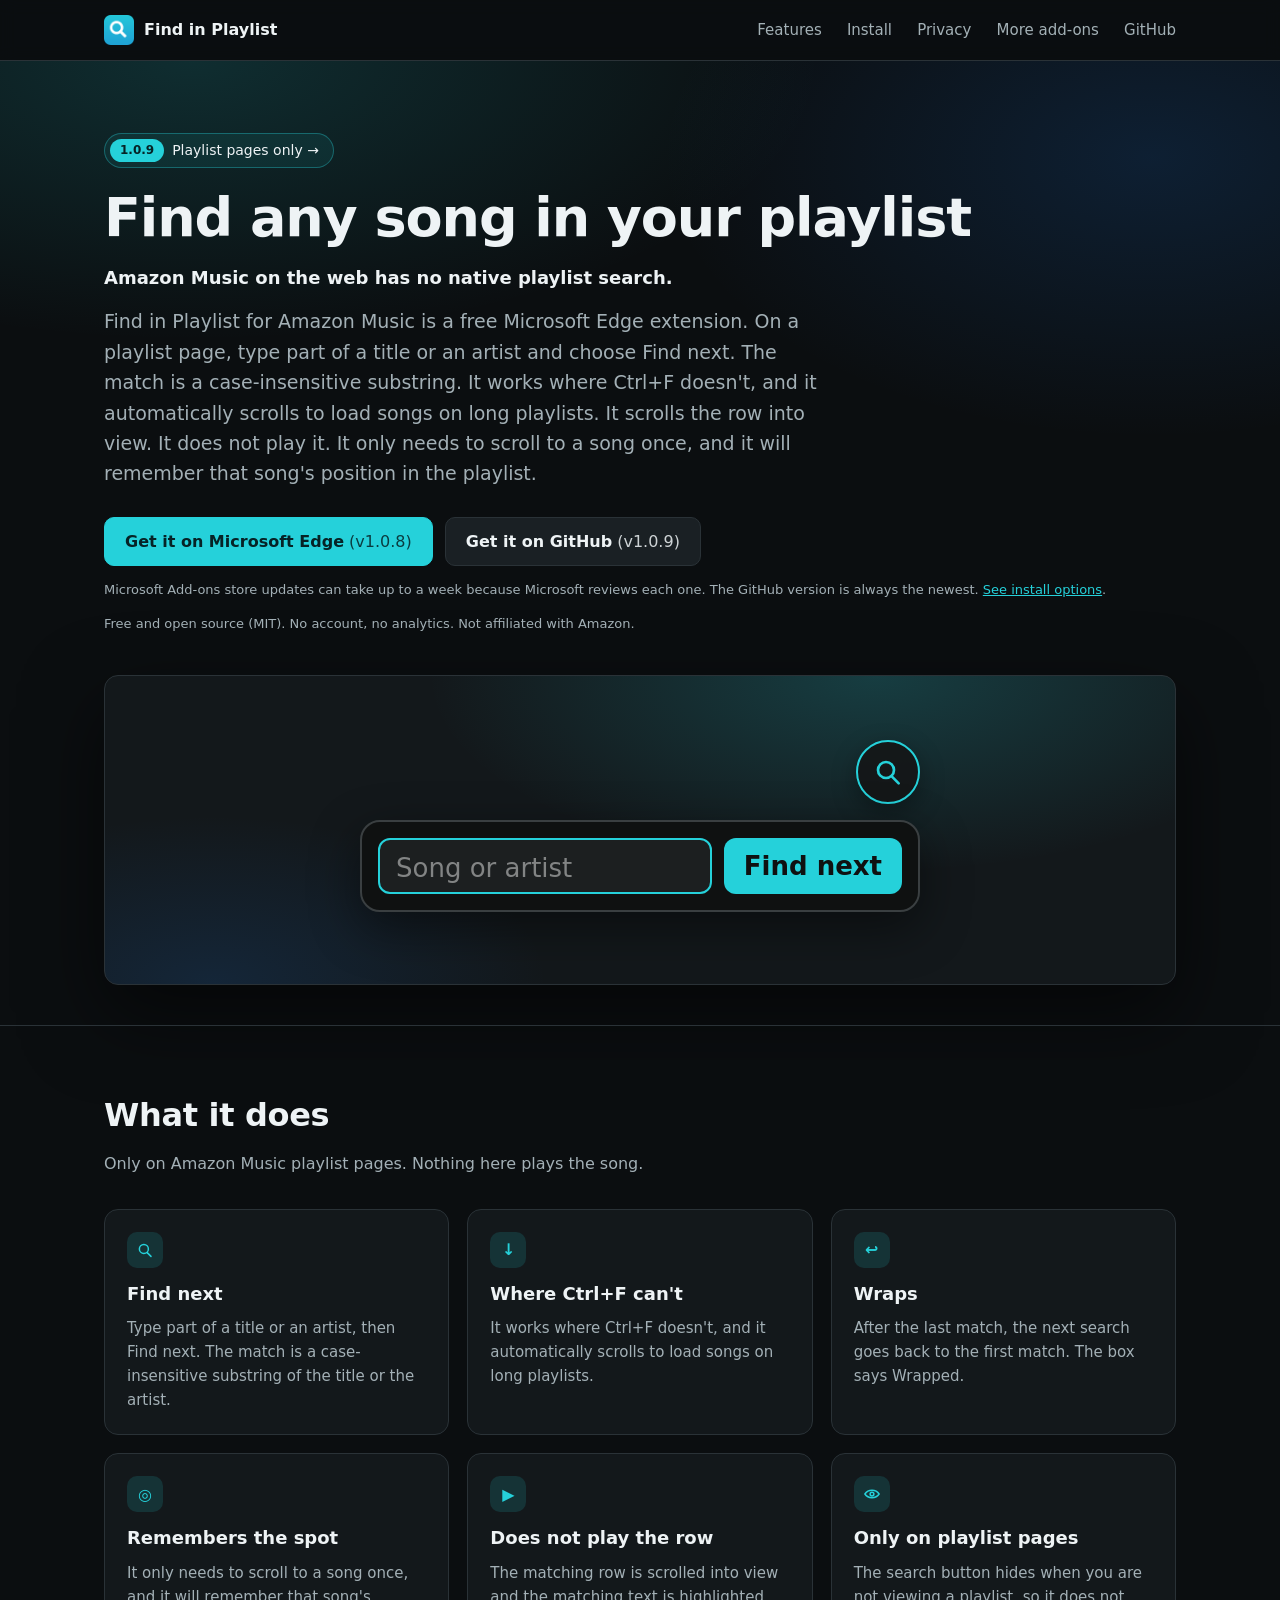
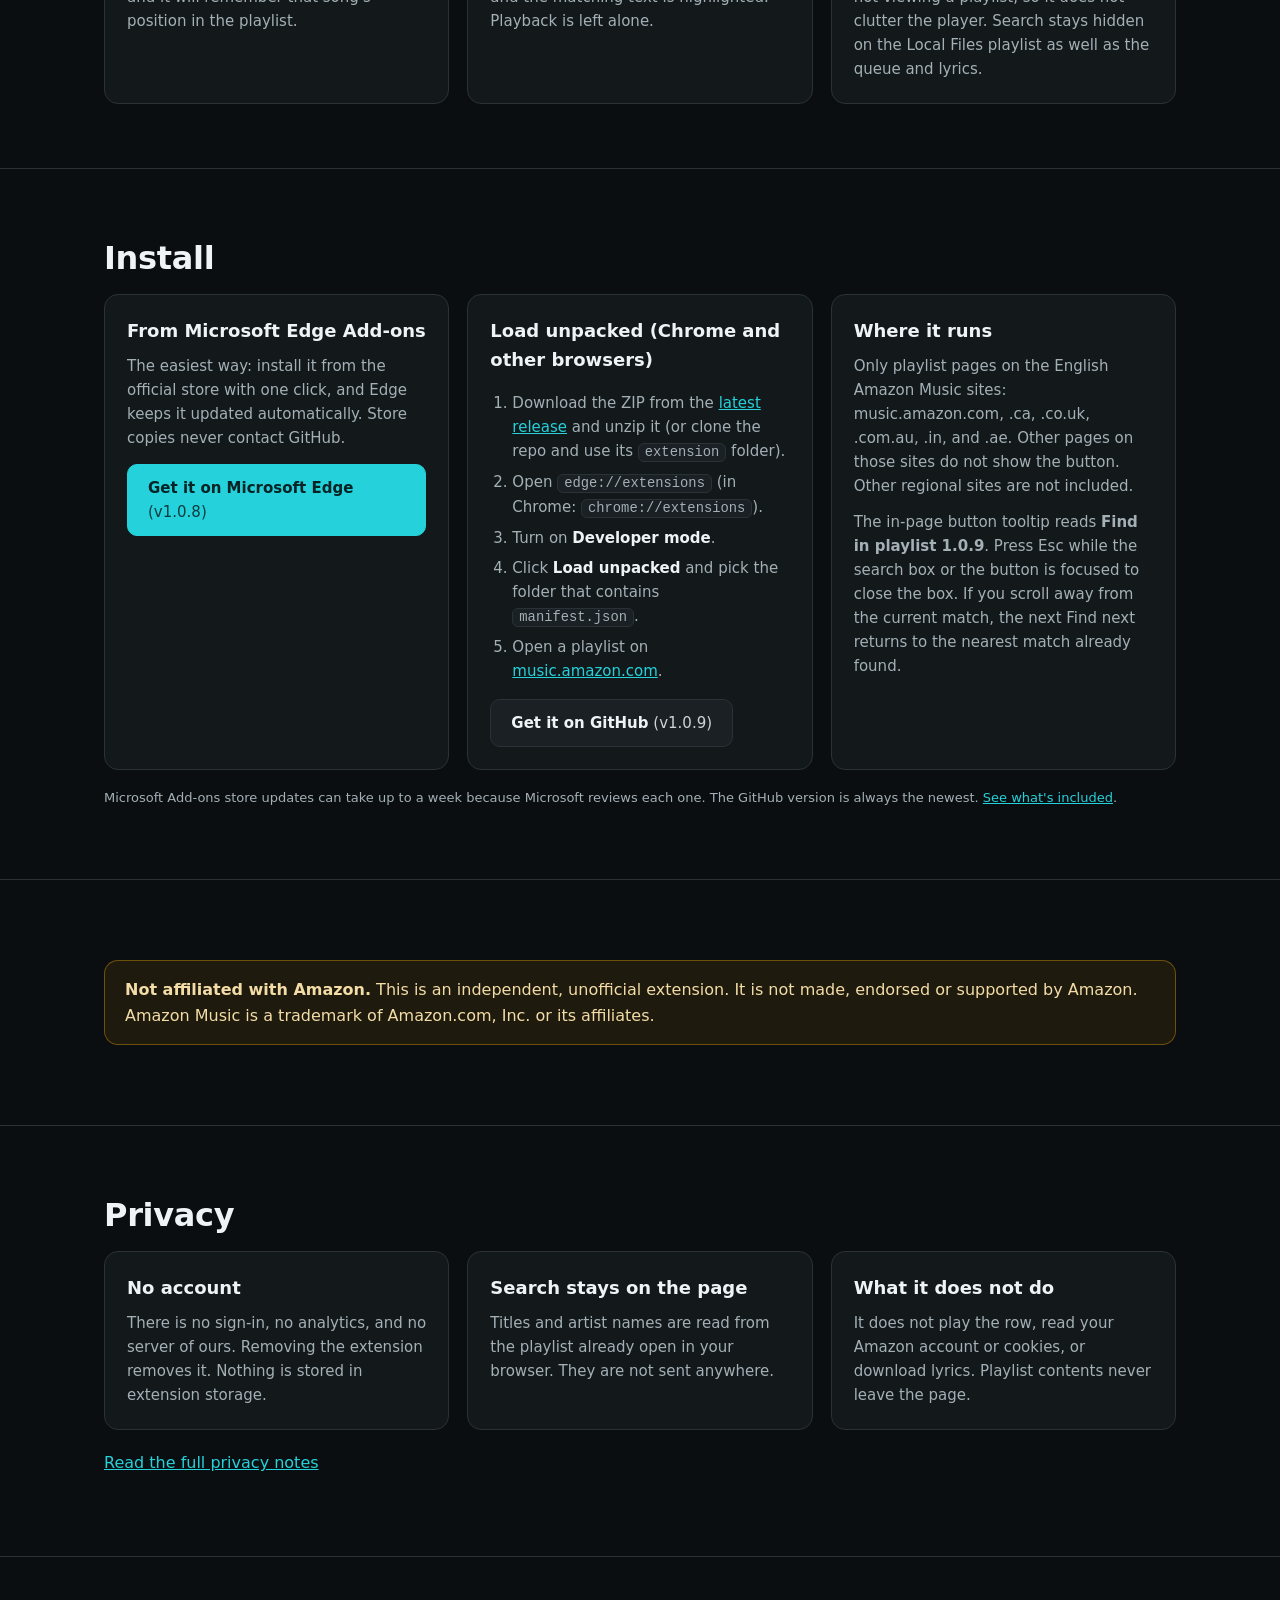
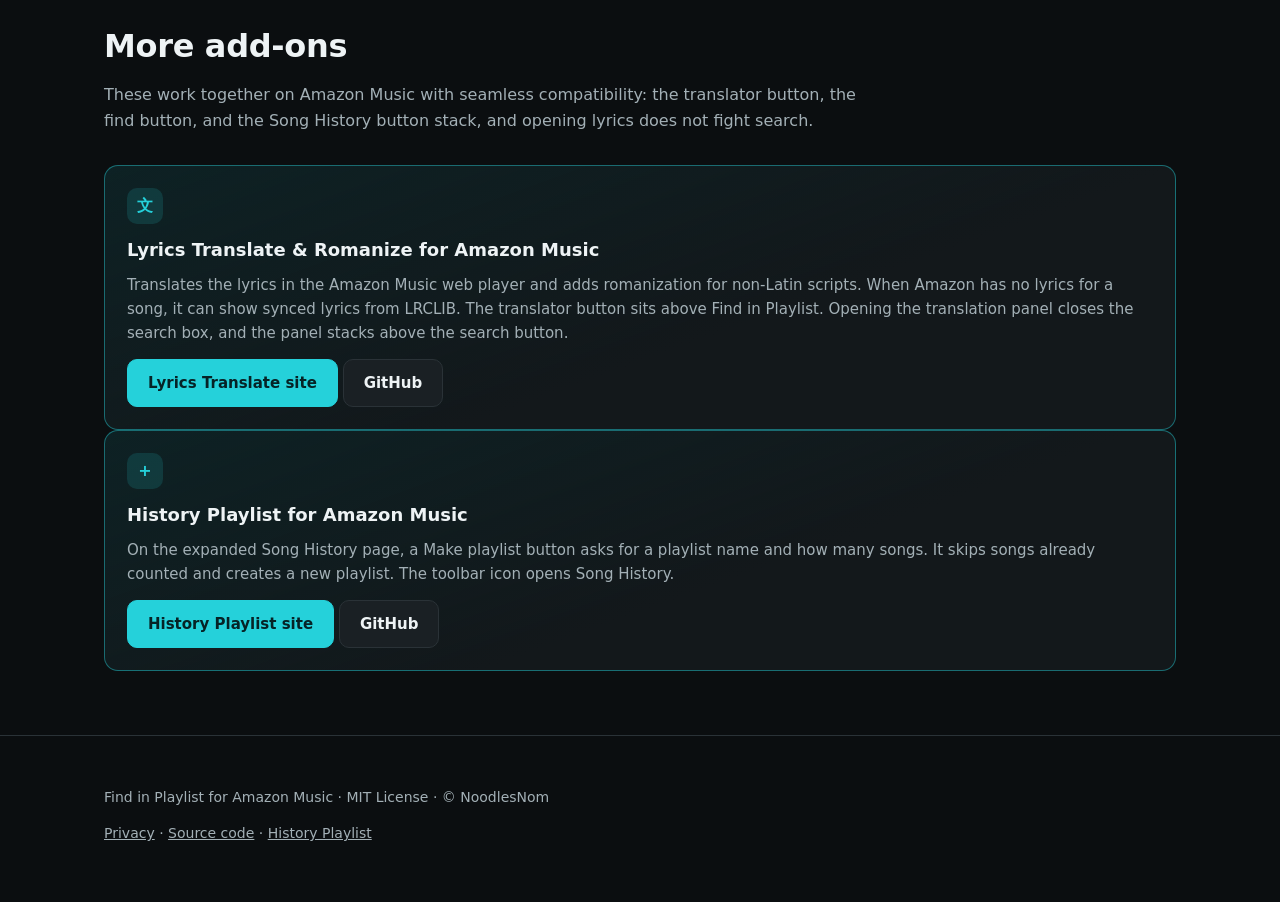
==== docs/index.html @ 378c69e4 "Drop the full page load line from the History Playlist blurb." ====
<!doctype html>
<html lang="en">
<head>
<meta charset="utf-8">
<meta name="viewport" content="width=device-width, initial-scale=1">
<title>Find in Playlist for Amazon Music: Microsoft Edge extension</title>
<meta name="description" content="A free Microsoft Edge extension that finds any song in an Amazon Music playlist by title or artist. It works where Ctrl+F doesn't, and it automatically scrolls to load songs on long playlists. Search stays on the page. Not affiliated with Amazon.">
<link rel="icon" href="img/icon.png">
<link rel="stylesheet" href="style.css">
</head>
<body>
<header class="top">
  <div class="wrap">
    <a class="brand" href="#"><img src="img/icon.png" alt="">Find in Playlist</a>
    <nav>
      <a href="#features">Features</a>
      <a href="#install">Install</a>
      <a href="#privacy" class="hide-s">Privacy</a>
      <a href="#more">More add-ons</a>
      <a href="https://github.com/NoodlesNom/find-in-playlist-for-amazon-music">GitHub</a>
    </nav>
  </div>
</header>

<div class="hero">
  <div class="wrap">
    <a class="pill" href="#features"><b>1.0.9</b> Playlist pages only &rarr;</a>
    <h1>Find any song in your playlist</h1>
    <p class="kicker">Amazon Music on the web has no native playlist search.</p>
    <p class="lead">Find in Playlist for Amazon Music is a free Microsoft Edge extension. On a playlist page, type part of a title or an artist and choose Find next. The match is a case-insensitive substring. It works where Ctrl+F doesn't, and it automatically scrolls to load songs on long playlists. It scrolls the row into view. It does not play it. It only needs to scroll to a song once, and it will remember that song's position in the playlist.</p>
    <div class="buttons">
      <a class="btn primary" href="https://microsoftedge.microsoft.com/addons/detail/find-in-playlist-for-amaz/akbfblalajgbhelofooidhahgkdljald">Get it on Microsoft Edge<span class="bver" data-ver="store"></span></a>
      <a class="btn" href="https://github.com/NoodlesNom/find-in-playlist-for-amazon-music/releases/latest" title="Download the ZIP and load it unpacked">Get it on GitHub<span class="bver" data-ver="github"></span></a>
    </div>
    <p class="note versions">Microsoft Add-ons store updates can take up to a week because Microsoft reviews each one. The GitHub version is always the newest. <a href="#install">See install options</a>.</p>
    <p class="note">Free and open source (MIT). No account, no analytics. Not affiliated with Amazon.</p>
    <div class="shot search-stage" role="img" aria-label="The Find in Playlist search box: a round search button above a field labeled Song or artist and a Find next button.">
      <div class="search-demo">
        <div class="demo-btn" title="Find in playlist">
          <svg viewBox="0 0 24 24" aria-hidden="true"><circle cx="10.5" cy="10.5" r="6" fill="none" stroke="currentColor" stroke-width="2"/><path d="M15 15.5 L20 20.5" fill="none" stroke="currentColor" stroke-width="2" stroke-linecap="round"/></svg>
        </div>
        <div class="demo-pop">
          <span class="demo-input">Song or artist</span>
          <span class="demo-go">Find next</span>
        </div>
      </div>
    </div>
  </div>
</div>

<section id="features">
  <div class="wrap">
    <h2>What it does</h2>
    <p class="sub">Only on Amazon Music playlist pages. Nothing here plays the song.</p>
    <div class="grid">
      <div class="card"><div class="icon" aria-hidden="true"><svg viewBox="0 0 24 24" width="18" height="18"><circle cx="10.5" cy="10.5" r="6" fill="none" stroke="currentColor" stroke-width="2"/><path d="M15 15.5 L20 20.5" fill="none" stroke="currentColor" stroke-width="2" stroke-linecap="round"/></svg></div><h3>Find next</h3>
        <p>Type part of a title or an artist, then Find next. The match is a case-insensitive substring of the title or the artist.</p></div>
      <div class="card"><div class="icon">↓</div><h3>Where Ctrl+F can't</h3>
        <p>It works where Ctrl+F doesn't, and it automatically scrolls to load songs on long playlists.</p></div>
      <div class="card"><div class="icon">↩</div><h3>Wraps</h3>
        <p>After the last match, the next search goes back to the first match. The box says Wrapped.</p></div>
      <div class="card"><div class="icon">◎</div><h3>Remembers the spot</h3>
        <p>It only needs to scroll to a song once, and it will remember that song's position in the playlist.</p></div>
      <div class="card"><div class="icon">▶</div><h3>Does not play the row</h3>
        <p>The matching row is scrolled into view and the matching text is highlighted. Playback is left alone.</p></div>
      <div class="card"><div class="icon" aria-hidden="true"><svg viewBox="0 0 24 24" width="18" height="18"><path d="M2.5 12s3.3-5 9.5-5 9.5 5 9.5 5-3.3 5-9.5 5-9.5-5-9.5-5Z" fill="none" stroke="currentColor" stroke-width="2" stroke-linejoin="round"/><circle cx="12" cy="12" r="2.5" fill="none" stroke="currentColor" stroke-width="2"/></svg></div><h3>Only on playlist pages</h3>
        <p>The search button hides when you are not viewing a playlist, so it does not clutter the player. Search stays hidden on the Local Files playlist as well as the queue and lyrics.</p></div>
    </div>
  </div>
</section>

<section id="install">
  <div class="wrap">
    <h2>Install</h2>
    <div class="grid">
      <div class="card"><h3>From Microsoft Edge Add-ons</h3>
        <p>The easiest way: install it from the official store with one click, and Edge keeps it updated automatically. Store copies never contact GitHub.</p>
        <p style="margin-top:14px"><a class="btn primary" href="https://microsoftedge.microsoft.com/addons/detail/find-in-playlist-for-amaz/akbfblalajgbhelofooidhahgkdljald">Get it on Microsoft Edge<span class="bver" data-ver="store"></span></a></p></div>
      <div class="card"><h3>Load unpacked (Chrome and other browsers)</h3>
        <ol class="steps">
          <li>Download the ZIP from the <a href="https://github.com/NoodlesNom/find-in-playlist-for-amazon-music/releases/latest">latest release</a> and unzip it (or clone the repo and use its <code>extension</code> folder).</li>
          <li>Open <code>edge://extensions</code> (in Chrome: <code>chrome://extensions</code>).</li>
          <li>Turn on <b>Developer mode</b>.</li>
          <li>Click <b>Load unpacked</b> and pick the folder that contains <code>manifest.json</code>.</li>
          <li>Open a playlist on <a href="https://music.amazon.com">music.amazon.com</a>.</li>
        </ol>
        <p style="margin-top:14px"><a class="btn" href="https://github.com/NoodlesNom/find-in-playlist-for-amazon-music/releases/latest" title="Download the ZIP and load it unpacked">Get it on GitHub<span class="bver" data-ver="github"></span></a></p></div>
      <div class="card"><h3>Where it runs</h3>
        <p>Only playlist pages on the English Amazon Music sites: music.amazon.com, .ca, .co.uk, .com.au, .in, and .ae. Other pages on those sites do not show the button. Other regional sites are not included.</p>
        <p style="margin-top:12px">The in-page button tooltip reads <b>Find in playlist 1.0.9</b>. Press Esc while the search box or the button is focused to close the box. If you scroll away from the current match, the next Find next returns to the nearest match already found.</p></div>
    </div>
    <p class="note versions" style="margin-top:18px">Microsoft Add-ons store updates can take up to a week because Microsoft reviews each one. The GitHub version is always the newest. <a href="#features">See what's included</a>.</p>
  </div>
</section>

<section>
  <div class="wrap">
    <p class="disclaimer"><b>Not affiliated with Amazon.</b> This is an independent, unofficial extension. It is not made, endorsed or supported by Amazon. Amazon Music is a trademark of Amazon.com, Inc. or its affiliates.</p>
  </div>
</section>

<section id="privacy">
  <div class="wrap">
    <h2>Privacy</h2>
    <div class="grid">
      <div class="card"><h3>No account</h3><p>There is no sign-in, no analytics, and no server of ours. Removing the extension removes it. Nothing is stored in extension storage.</p></div>
      <div class="card"><h3>Search stays on the page</h3><p>Titles and artist names are read from the playlist already open in your browser. They are not sent anywhere.</p></div>
      <div class="card"><h3>What it does not do</h3><p>It does not play the row, read your Amazon account or cookies, or download lyrics. Playlist contents never leave the page.</p></div>
    </div>
    <p style="margin-top:20px"><a href="privacy.html">Read the full privacy notes</a></p>
  </div>
</section>

<section id="more">
  <div class="wrap">
    <h2>More add-ons</h2>
    <p class="sub">These work together on Amazon Music with seamless compatibility: the translator button, the find button, and the Song History button stack, and opening lyrics does not fight search.</p>
    <div class="card new">
      <div class="icon">文</div>
      <h3>Lyrics Translate &amp; Romanize for Amazon Music</h3>
      <p>Translates the lyrics in the Amazon Music web player and adds romanization for non-Latin scripts. When Amazon has no lyrics for a song, it can show synced lyrics from LRCLIB. The translator button sits above Find in Playlist. Opening the translation panel closes the search box, and the panel stacks above the search button.</p>
      <p style="margin-top:14px"><a class="btn primary" href="https://noodlesnom.github.io/lyrics-translate-for-amazon-music/">Lyrics Translate site</a> <a class="btn" href="https://github.com/NoodlesNom/lyrics-translate-for-amazon-music">GitHub</a></p>
    </div>

    <div class="card new">
      <div class="icon">+</div>
      <h3>History Playlist for Amazon Music</h3>
      <p>On the expanded Song History page, a Make playlist button asks for a playlist name and how many songs. It skips songs already counted and creates a new playlist. The toolbar icon opens Song History.</p>
      <p style="margin-top:14px"><a class="btn primary" href="https://noodlesnom.github.io/history-playlist-for-amazon-music/">History Playlist site</a> <a class="btn" href="https://github.com/NoodlesNom/history-playlist-for-amazon-music">GitHub</a></p>
    </div>
  </div>
</section>

<footer>
  <div class="wrap">
    <p>Find in Playlist for Amazon Music · MIT License · © NoodlesNom</p>
    <p><a href="privacy.html">Privacy</a> · <a href="https://github.com/NoodlesNom/find-in-playlist-for-amazon-music">Source code</a> · <a href="https://noodlesnom.github.io/history-playlist-for-amazon-music/">History Playlist</a></p>
  </div>
</footer>
<script>
// Version numbers in the install buttons: versions.json is on this same site (updated by a GitHub Actions workflow every
// 6 hours and on each release), so visitors' browsers make no third-party requests. If it can't load, the buttons just show no version.
fetch('versions.json', { cache: 'no-cache' }).then((r) => (r.ok ? r.json() : Promise.reject(r.status))).then((v) => {
  const ok = (x) => typeof x === 'string' && /^\d+(\.\d+){1,3}$/.test(x);
  const at = new Date(v.checked);
  const when = isNaN(at) ? '' : 'Version checked ' + at.toLocaleString();
  document.querySelectorAll('[data-ver]').forEach((el) => {
    const x = v[el.dataset.ver];
    if (!ok(x)) return;
    el.textContent = ' (v' + x + ')';
    if (when) el.parentElement.title = (el.parentElement.title ? el.parentElement.title + '. ' : '') + when;
  });
  // The "store can lag behind GitHub" note only matters while GitHub is ahead; hide it when both show the same version.
  if (ok(v.store) && ok(v.github) && v.store === v.github) {
    document.querySelectorAll('.note.versions').forEach((el) => { el.hidden = true; });
  }
}).catch(() => {});
</script>
</body>
</html>
---- docs/style.css ----
:root {
  --bg: #0b0e10; --panel: #13181b; --panel2: #1a2024; --line: #2a3237; --text: #eef3f5; --muted: #a3b0b6;
  --accent: #25d1da; --blue: #1a6fd1; --radius: 14px;
}
* { box-sizing: border-box; }
html { scroll-behavior: smooth; }
body { margin: 0; background: var(--bg); color: var(--text); font: 16px/1.6 system-ui, -apple-system, "Segoe UI", Roboto, "Helvetica Neue", Arial, sans-serif; }
a { color: var(--accent); }
img { max-width: 100%; height: auto; display: block; }
.wrap { max-width: 1120px; margin: 0 auto; padding: 0 24px; }
header.top { position: sticky; top: 0; z-index: 10; background: rgba(11, 14, 16, .88); backdrop-filter: blur(8px); border-bottom: 1px solid var(--line); }
header.top .wrap { display: flex; align-items: center; justify-content: space-between; height: 60px; gap: 16px; }
.brand { display: flex; align-items: center; gap: 10px; color: var(--text); text-decoration: none; font-weight: 700; }
.brand img { width: 30px; height: 30px; }
nav a { color: var(--muted); text-decoration: none; margin-left: 20px; font-size: 15px; }
nav a:hover { color: var(--text); }
.hero { padding: 72px 0 40px; background: radial-gradient(900px 400px at 15% 0%, rgba(37, 209, 218, .16), transparent 70%), radial-gradient(700px 400px at 90% 10%, rgba(26, 111, 209, .18), transparent 70%); }
.hero h1 { font-size: clamp(32px, 5vw, 54px); line-height: 1.1; margin: 0 0 16px; letter-spacing: -.02em; }
.hero h1 span { background: linear-gradient(90deg, var(--accent), #6aa8ff); -webkit-background-clip: text; background-clip: text; color: transparent; }
.lead { font-size: 19px; color: var(--muted); max-width: 720px; margin: 0 0 28px; }
.buttons { display: flex; flex-wrap: wrap; gap: 12px; margin-bottom: 14px; }
.btn { display: inline-block; padding: 11px 20px; border-radius: 10px; font-weight: 600; text-decoration: none; border: 1px solid var(--line); color: var(--text); background: var(--panel2); }
.btn.primary { background: var(--accent); color: #062326; border-color: var(--accent); }
.btn[aria-disabled="true"] { opacity: .75; cursor: default; }
.note { font-size: 13px; color: var(--muted); }
.note.versions { margin: 0 0 6px; }
.btn .bver { font-variant-numeric: tabular-nums; opacity: .85; font-weight: 500; }
.shot { margin-top: 40px; border-radius: var(--radius); overflow: hidden; border: 1px solid var(--line); box-shadow: 0 30px 80px rgba(0, 0, 0, .55); }
section { padding: 64px 0; border-top: 1px solid var(--line); }
section h2 { font-size: 32px; margin: 0 0 10px; letter-spacing: -.01em; }
section > .wrap > p.sub { color: var(--muted); margin: 0 0 32px; max-width: 760px; }
.grid { display: grid; grid-template-columns: repeat(auto-fit, minmax(300px, 1fr)); gap: 18px; }
.card { background: var(--panel); border: 1px solid var(--line); border-radius: var(--radius); padding: 22px; }
.card h3 { margin: 0 0 8px; font-size: 18px; }
.card p, .card li { color: var(--muted); font-size: 15px; }
.card p { margin: 0; }
.card ul { margin: 8px 0 0; padding-left: 18px; }
.icon { display: inline-flex; width: 36px; height: 36px; align-items: center; justify-content: center; border-radius: 10px; background: rgba(37, 209, 218, .14); color: var(--accent); font-weight: 700; margin-bottom: 12px; }
.split { display: grid; grid-template-columns: 1.35fr 1fr; gap: 40px; align-items: center; margin-top: 48px; }
.split.rev { grid-template-columns: 1fr 1.35fr; }
.split.rev .media { order: 2; }
.split .media { border-radius: var(--radius); overflow: hidden; border: 1px solid var(--line); }
.split .media img { width: 100%; height: auto; }
.split h3 { font-size: 24px; margin: 0 0 10px; }
.split p, .split li { color: var(--muted); }
.popup-wrap { display: grid; grid-template-columns: 340px 1fr; gap: 48px; align-items: start; }
.popup-wrap .popup-img { border-radius: 12px; overflow: hidden; border: 1px solid var(--line); box-shadow: 0 20px 60px rgba(0, 0, 0, .5); }
dl.controls { margin: 0; display: grid; grid-template-columns: 200px 1fr; gap: 12px 20px; }
dl.controls dt { font-weight: 600; }
dl.controls dd { margin: 0; color: var(--muted); }
.dot { display: inline-block; width: 10px; height: 10px; border-radius: 50%; margin-right: 6px; vertical-align: 0; }
.g { background: #3ddc84; } .a { background: #ffb300; } .r { background: #ff5252; } .n { background: #8a8f91; }
ol.steps { padding-left: 22px; } ol.steps li { margin: 6px 0; color: var(--muted); } ol.steps li b { color: var(--text); }
code, kbd { background: var(--panel2); border: 1px solid var(--line); border-radius: 6px; padding: 1px 6px; font-size: .92em; }
.disclaimer { background: rgba(255, 179, 0, .08); border: 1px solid rgba(255, 179, 0, .35); border-radius: var(--radius); padding: 16px 20px; color: #f3dca6; }
footer { border-top: 1px solid var(--line); padding: 36px 0 48px; color: var(--muted); font-size: 14px; }
footer a { color: var(--muted); }
.doc { max-width: 780px; padding: 48px 24px 64px; margin: 0 auto; }
.doc h1 { font-size: 36px; margin: 0 0 6px; }
.doc h2 { font-size: 22px; margin: 34px 0 8px; }
.doc p, .doc li { color: #cdd6da; }
.pill { display: inline-flex; align-items: center; gap: 8px; margin-bottom: 20px; padding: 5px 14px 5px 5px; border-radius: 999px; border: 1px solid rgba(37, 209, 218, .35); background: rgba(37, 209, 218, .08); color: var(--text); text-decoration: none; font-size: 14px; }
.pill b { white-space: nowrap; flex: none; background: var(--accent); color: #062326; border-radius: 999px; padding: 2px 10px; font-size: 12px; }
.pill:hover { border-color: var(--accent); }
.tag { display: inline-block; vertical-align: middle; margin-left: 6px; padding: 1px 8px; border-radius: 999px; background: rgba(37, 209, 218, .16); color: var(--accent); font-size: 11px; font-weight: 700; letter-spacing: .04em; text-transform: uppercase; }
.split .tag { margin: 0 0 10px; }
.card { position: relative; }
.card .icon + .tag { position: absolute; top: 28px; right: 22px; margin: 0; }
.grid > .card.new { grid-column: 1 / -1; }
.grid.five { grid-template-columns: repeat(6, 1fr); }
.grid.five > .card { grid-column: span 2; }
.grid.five > .card:nth-child(n+4) { grid-column: span 3; }
.doc .table-wrap { overflow-x: auto; }
.card.new { border-color: rgba(37, 209, 218, .45); background: linear-gradient(160deg, rgba(37, 209, 218, .10), var(--panel) 60%); }
ul.ticks { list-style: none; padding: 0; margin: 14px 0 0; }
ul.ticks li { position: relative; padding-left: 26px; margin: 8px 0; }
ul.ticks li::before { content: "✓"; position: absolute; left: 0; top: 0; color: var(--accent); font-weight: 700; }
.changelog { display: grid; grid-template-columns: repeat(auto-fit, minmax(190px, 1fr)); gap: 16px; }
.changelog .card h3 { font-size: 20px; }
.card p.upd-note { margin-top: 12px; padding: 10px 12px; border-radius: 10px; background: rgba(26, 111, 209, .14); border: 1px solid rgba(26, 111, 209, .45); color: #cdd6da; }
.card p.upd-note b { color: var(--text); }

.kicker { font-size: 18px; font-weight: 600; color: var(--text); max-width: 720px; margin: 0 0 14px; }
.search-stage {
  background:
    radial-gradient(640px 280px at 72% 0%, rgba(37, 209, 218, .20), transparent 70%),
    radial-gradient(480px 240px at 10% 100%, rgba(26, 111, 209, .16), transparent 70%),
    #13181b;
  padding: 64px 24px 72px;
  display: flex;
  justify-content: center;
}
.search-demo { display: flex; flex-direction: column; align-items: flex-end; gap: 16px; width: min(560px, 100%); }
.demo-btn {
  width: 64px; height: 64px; border-radius: 50%;
  border: 2px solid #25d1da; background: rgba(20, 22, 23, .92); color: #25d1da;
  display: flex; align-items: center; justify-content: center;
  box-shadow: 0 8px 24px rgba(0, 0, 0, .35);
}
.demo-btn svg { width: 32px; height: 32px; display: block; }
.demo-pop {
  display: flex; flex-wrap: wrap; align-items: center; gap: 12px;
  width: 100%; padding: 16px;
  border: 2px solid #3a3f41; border-radius: 20px; background: #0f1111;
  box-shadow: 0 16px 50px rgba(0, 0, 0, .45);
}
.demo-input {
  flex: 1 1 180px; min-width: 0; height: 56px;
  border: 2px solid #25d1da; border-radius: 12px; background: #1c1f20;
  color: rgba(255, 255, 255, .45); font: 26px/56px system-ui, -apple-system, "Segoe UI", sans-serif;
  padding: 0 16px;
}
.demo-go {
  height: 56px; border-radius: 12px; background: #25d1da; color: #0f1111;
  font: 600 26px/56px system-ui, -apple-system, "Segoe UI", sans-serif; padding: 0 20px;
}
@media (max-width: 860px) {
  .split, .split.rev, .popup-wrap, .grid.five { grid-template-columns: 1fr; }
  .grid.five > .card, .grid.five > .card:nth-child(n+4) { grid-column: auto; }
  .split.rev .media { order: 0; }
  dl.controls { grid-template-columns: 1fr; gap: 2px; } dl.controls dd { margin-bottom: 10px; }
  nav a { margin-left: 12px; }
}
@media (max-width: 560px) {
  nav a.hide-s { display: none; }
  .brand { white-space: nowrap; } nav { white-space: nowrap; } nav a { margin-left: 10px; font-size: 14px; }
  .pill { font-size: 12px; border-radius: 16px; }
}
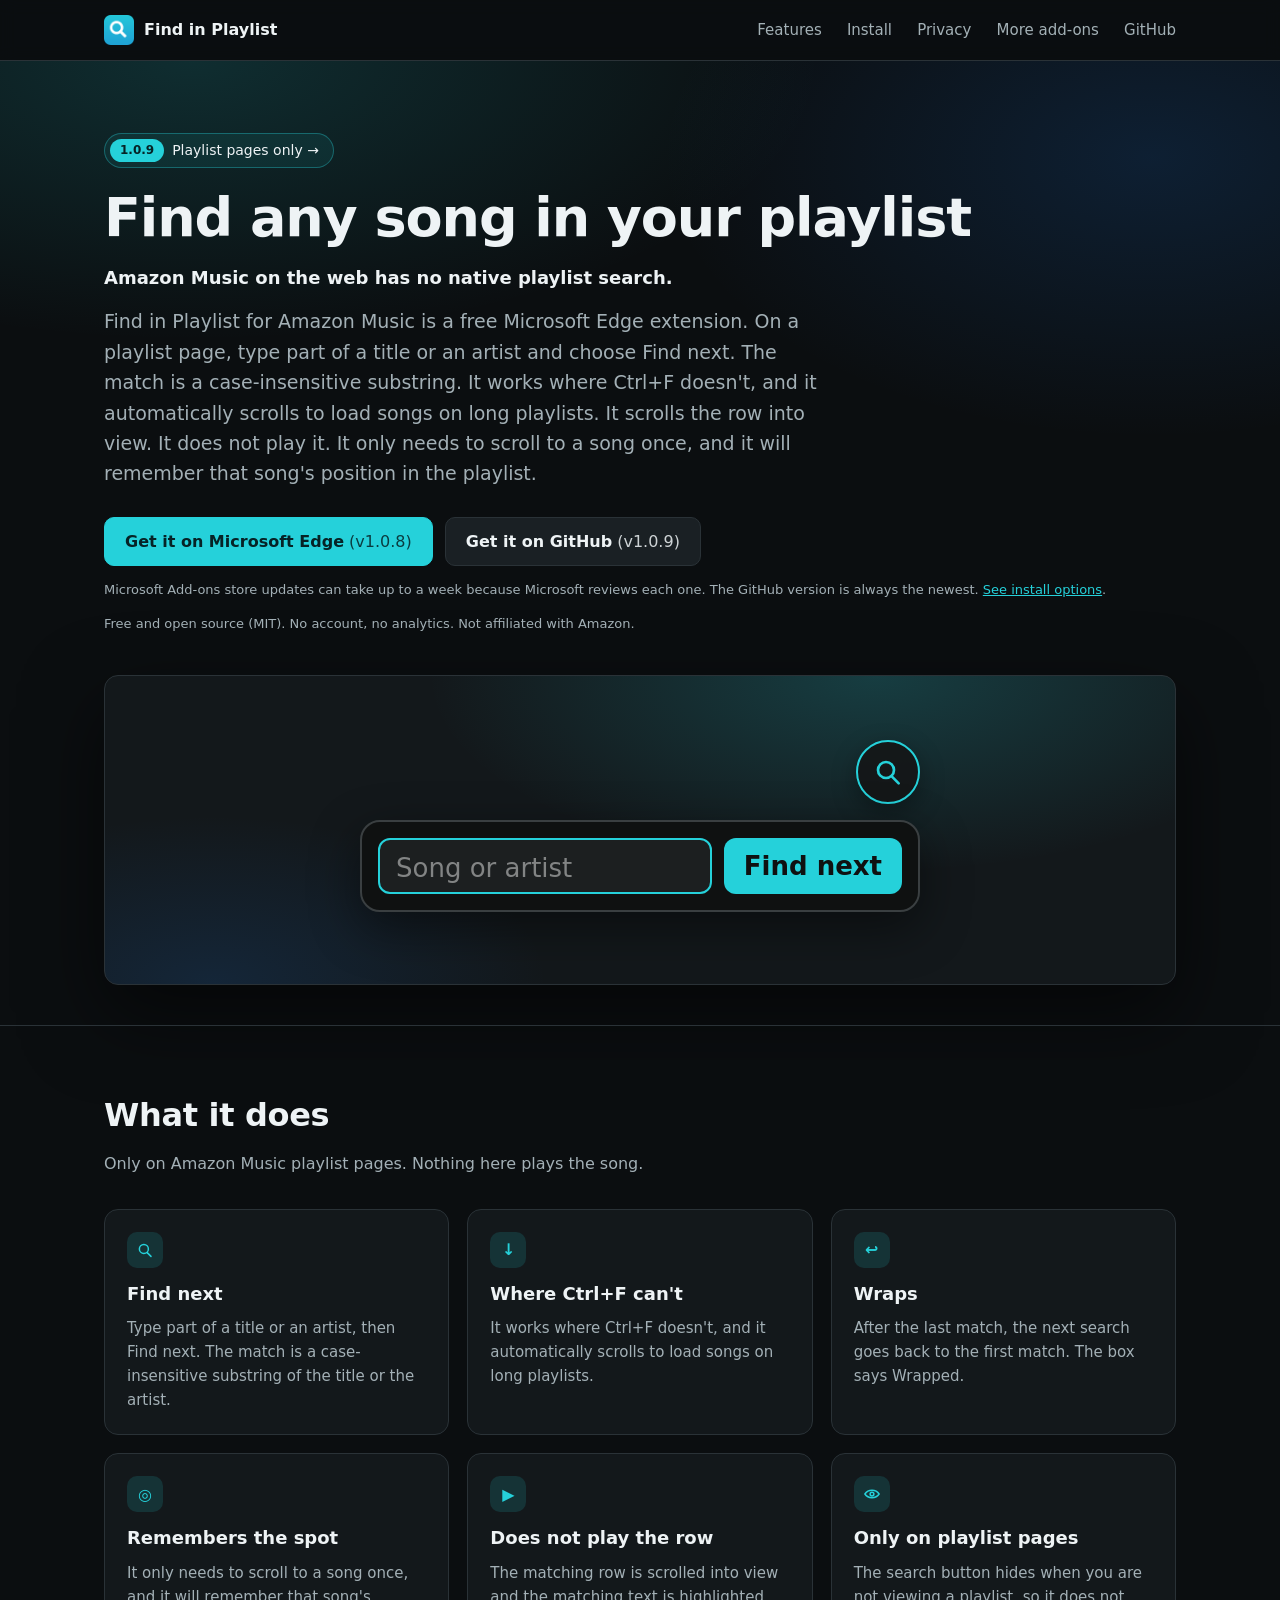
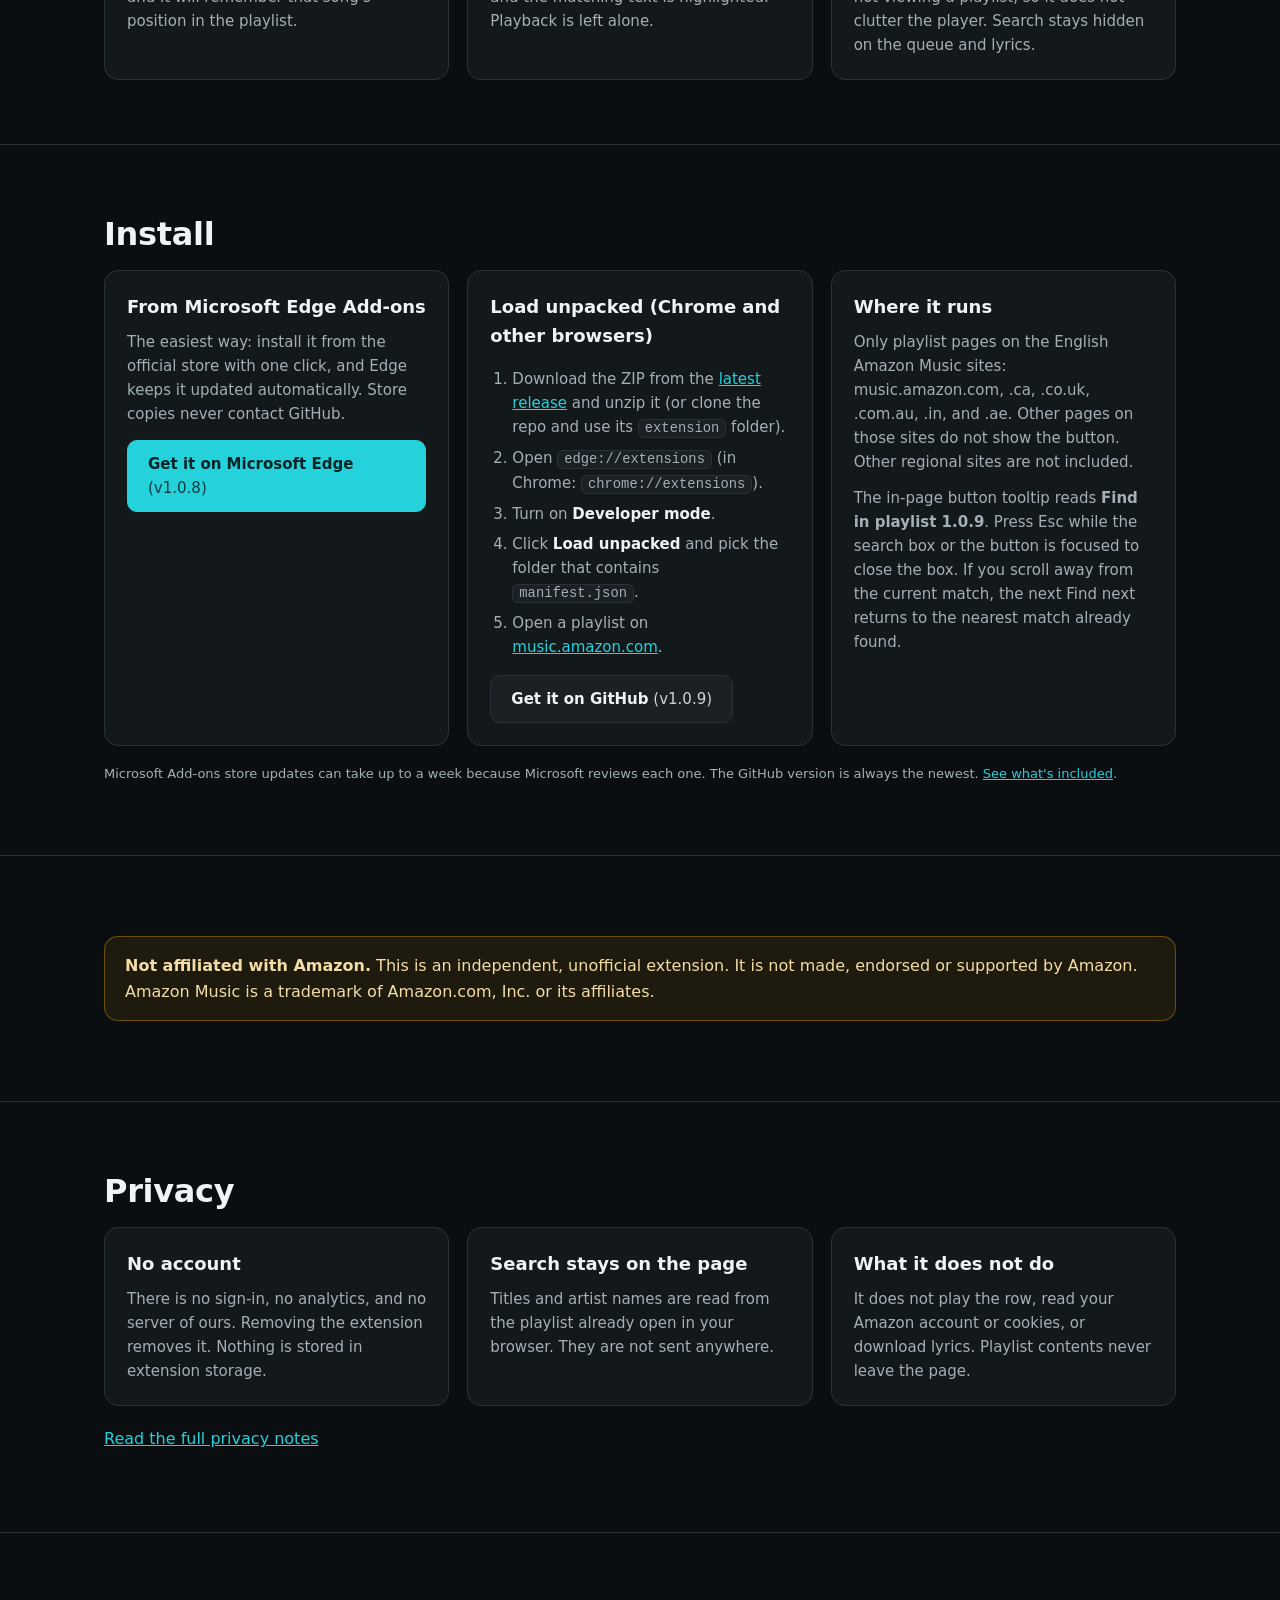
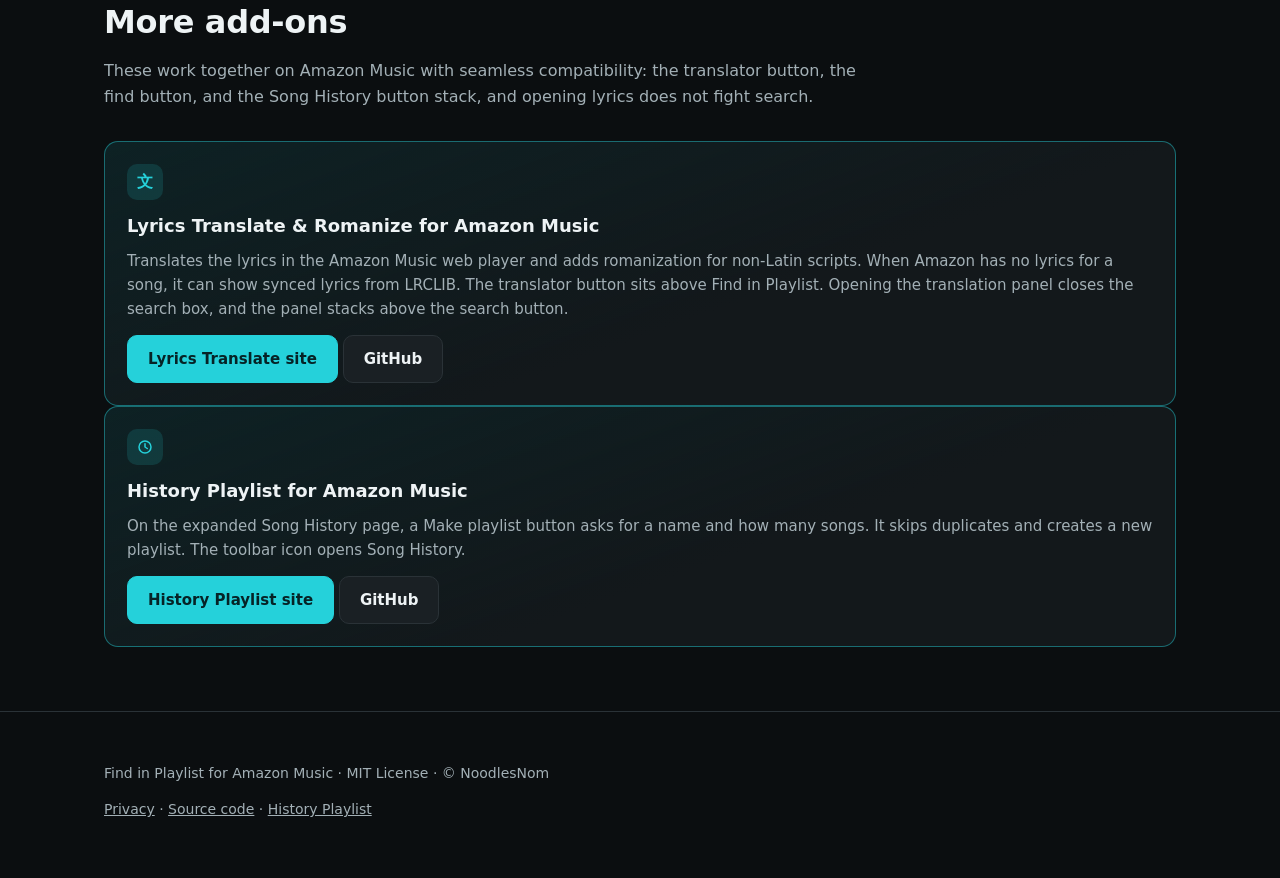
==== commit 64c4905e: "Stop saying search stays hidden on Local Files. Queue and lyrics still hide search. The History Play" ====
--- a/docs/index.html
+++ b/docs/index.html
@@ -64,7 +64,7 @@
       <div class="card"><div class="icon">▶</div><h3>Does not play the row</h3>
         <p>The matching row is scrolled into view and the matching text is highlighted. Playback is left alone.</p></div>
       <div class="card"><div class="icon" aria-hidden="true"><svg viewBox="0 0 24 24" width="18" height="18"><path d="M2.5 12s3.3-5 9.5-5 9.5 5 9.5 5-3.3 5-9.5 5-9.5-5-9.5-5Z" fill="none" stroke="currentColor" stroke-width="2" stroke-linejoin="round"/><circle cx="12" cy="12" r="2.5" fill="none" stroke="currentColor" stroke-width="2"/></svg></div><h3>Only on playlist pages</h3>
-        <p>The search button hides when you are not viewing a playlist, so it does not clutter the player. Search stays hidden on the Local Files playlist as well as the queue and lyrics.</p></div>
+        <p>The search button hides when you are not viewing a playlist, so it does not clutter the player. Search stays hidden on the queue and lyrics.</p></div>
     </div>
   </div>
 </section>
@@ -123,9 +123,9 @@
     </div>
 
     <div class="card new">
-      <div class="icon">+</div>
+      <div class="icon" aria-hidden="true"><svg viewBox="0 0 24 24" width="18" height="18"><circle cx="12" cy="12" r="8" fill="none" stroke="currentColor" stroke-width="2"/><path d="M12 7.5 V12 l3 2" fill="none" stroke="currentColor" stroke-width="2" stroke-linecap="round" stroke-linejoin="round"/></svg></div>
       <h3>History Playlist for Amazon Music</h3>
-      <p>On the expanded Song History page, a Make playlist button asks for a playlist name and how many songs. It skips songs already counted and creates a new playlist. The toolbar icon opens Song History.</p>
+      <p>On the expanded Song History page, a Make playlist button asks for a name and how many songs. It skips duplicates and creates a new playlist. The toolbar icon opens Song History.</p>
       <p style="margin-top:14px"><a class="btn primary" href="https://noodlesnom.github.io/history-playlist-for-amazon-music/">History Playlist site</a> <a class="btn" href="https://github.com/NoodlesNom/history-playlist-for-amazon-music">GitHub</a></p>
     </div>
   </div>
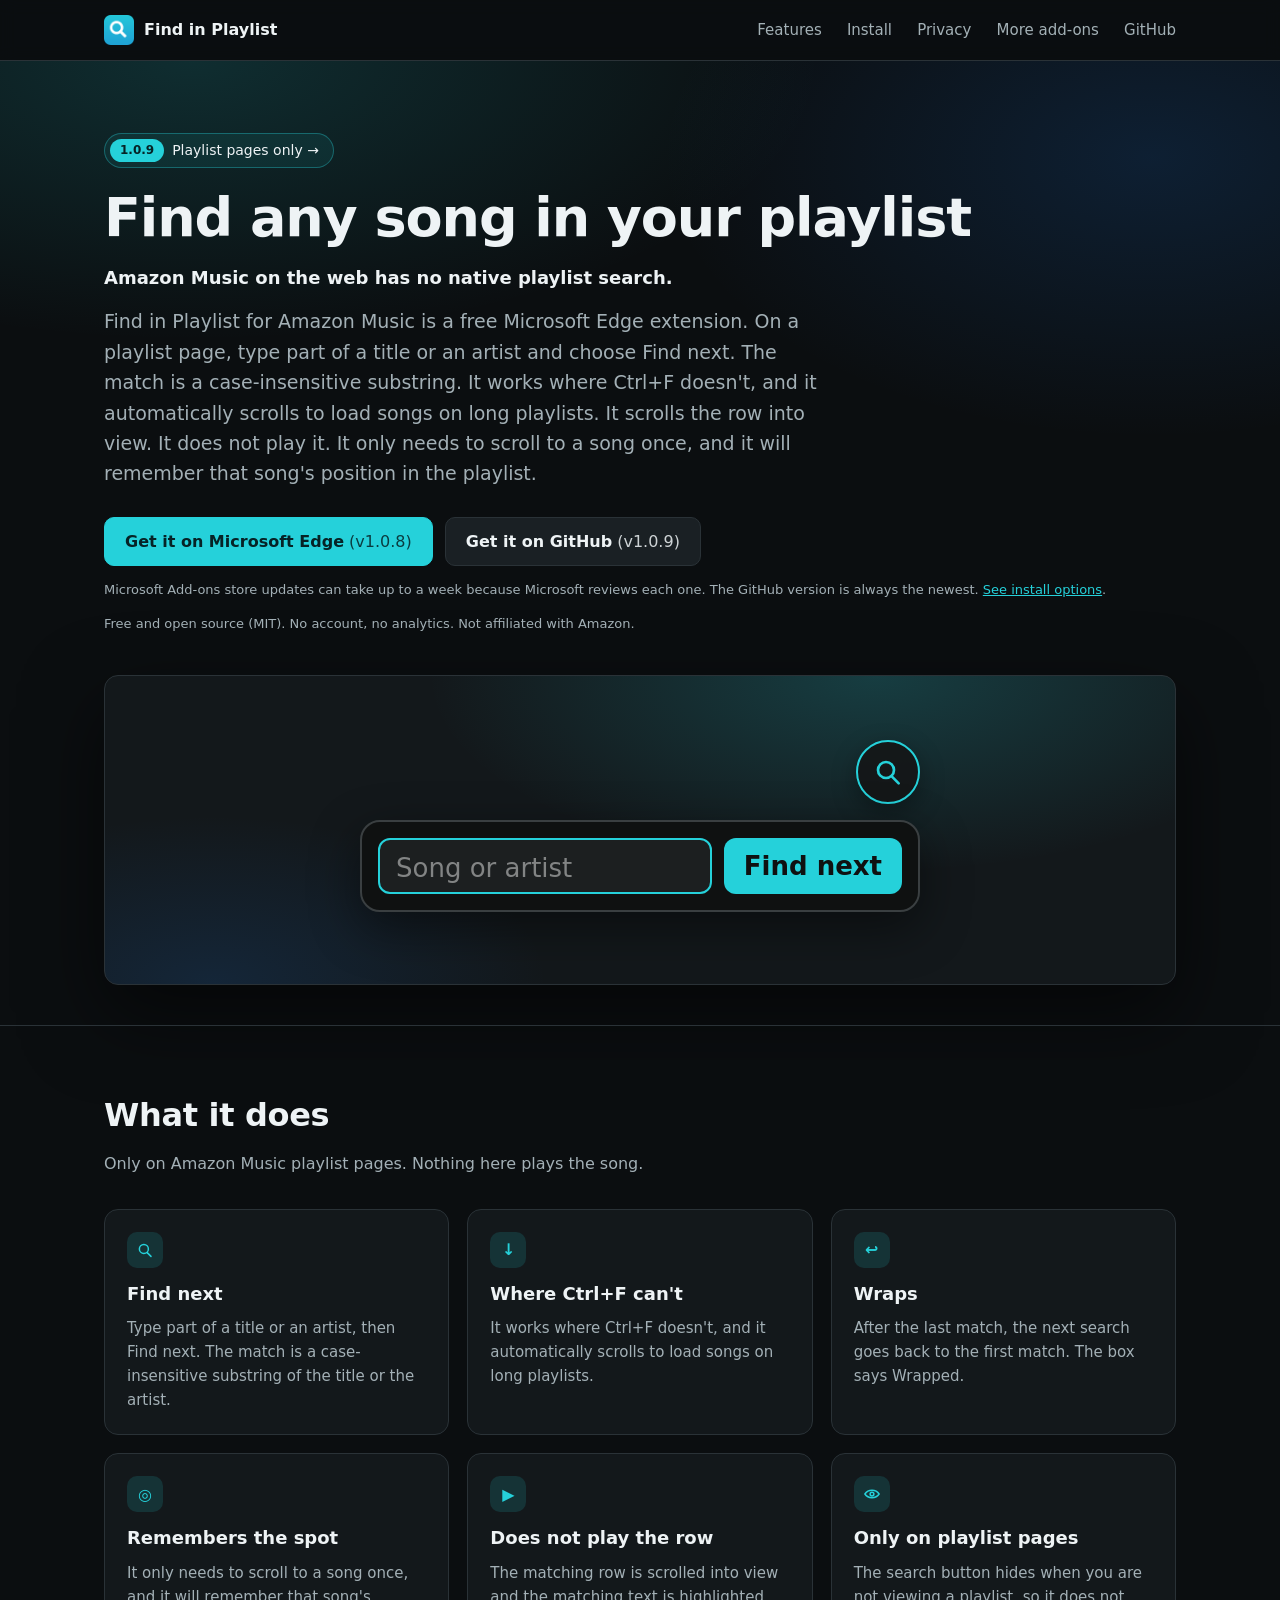
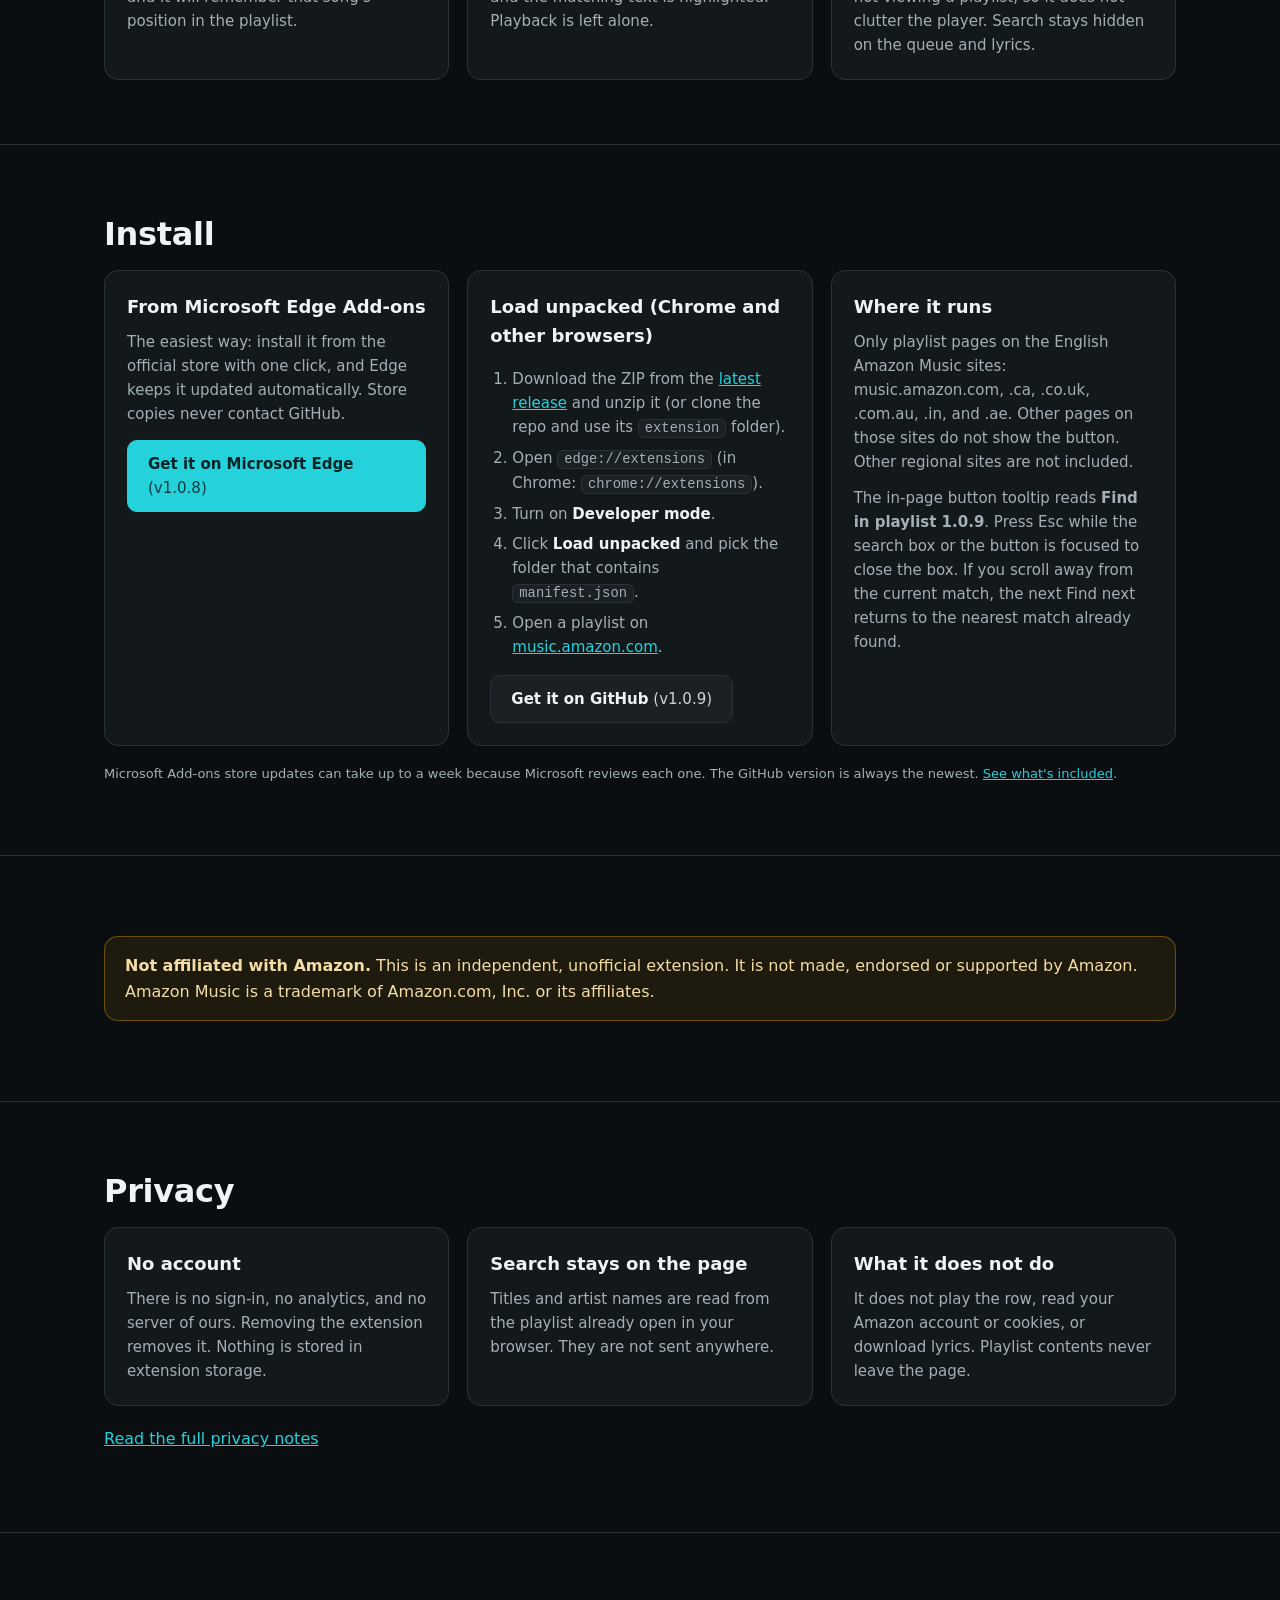
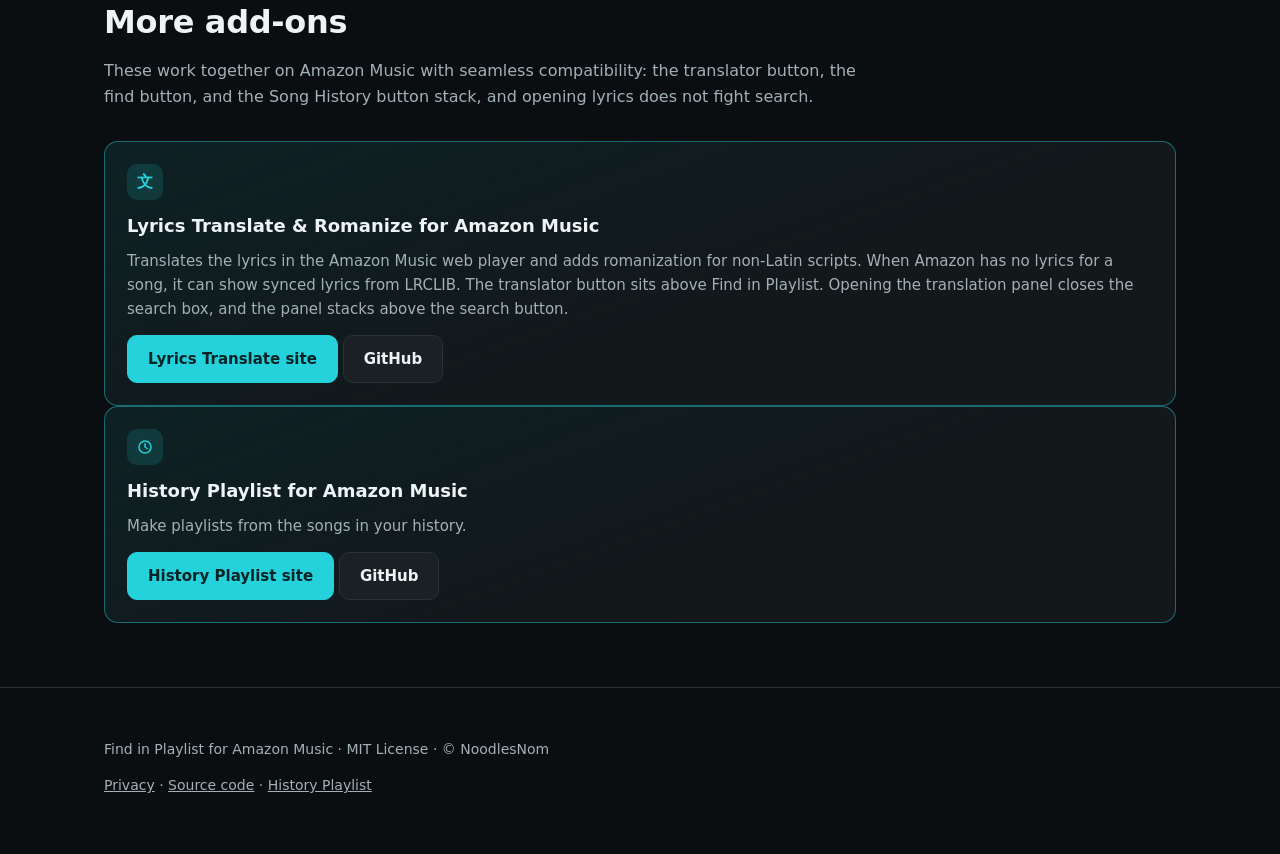
==== commit f29dc29a: "Update History Playlist site blurb" ====
--- a/docs/index.html
+++ b/docs/index.html
@@ -125,7 +125,7 @@
     <div class="card new">
       <div class="icon" aria-hidden="true"><svg viewBox="0 0 24 24" width="18" height="18"><circle cx="12" cy="12" r="8" fill="none" stroke="currentColor" stroke-width="2"/><path d="M12 7.5 V12 l3 2" fill="none" stroke="currentColor" stroke-width="2" stroke-linecap="round" stroke-linejoin="round"/></svg></div>
       <h3>History Playlist for Amazon Music</h3>
-      <p>On the expanded Song History page, a Make playlist button asks for a name and how many songs. It skips duplicates and creates a new playlist. The toolbar icon opens Song History.</p>
+      <p>Make playlists from the songs in your history.</p>
       <p style="margin-top:14px"><a class="btn primary" href="https://noodlesnom.github.io/history-playlist-for-amazon-music/">History Playlist site</a> <a class="btn" href="https://github.com/NoodlesNom/history-playlist-for-amazon-music">GitHub</a></p>
     </div>
   </div>
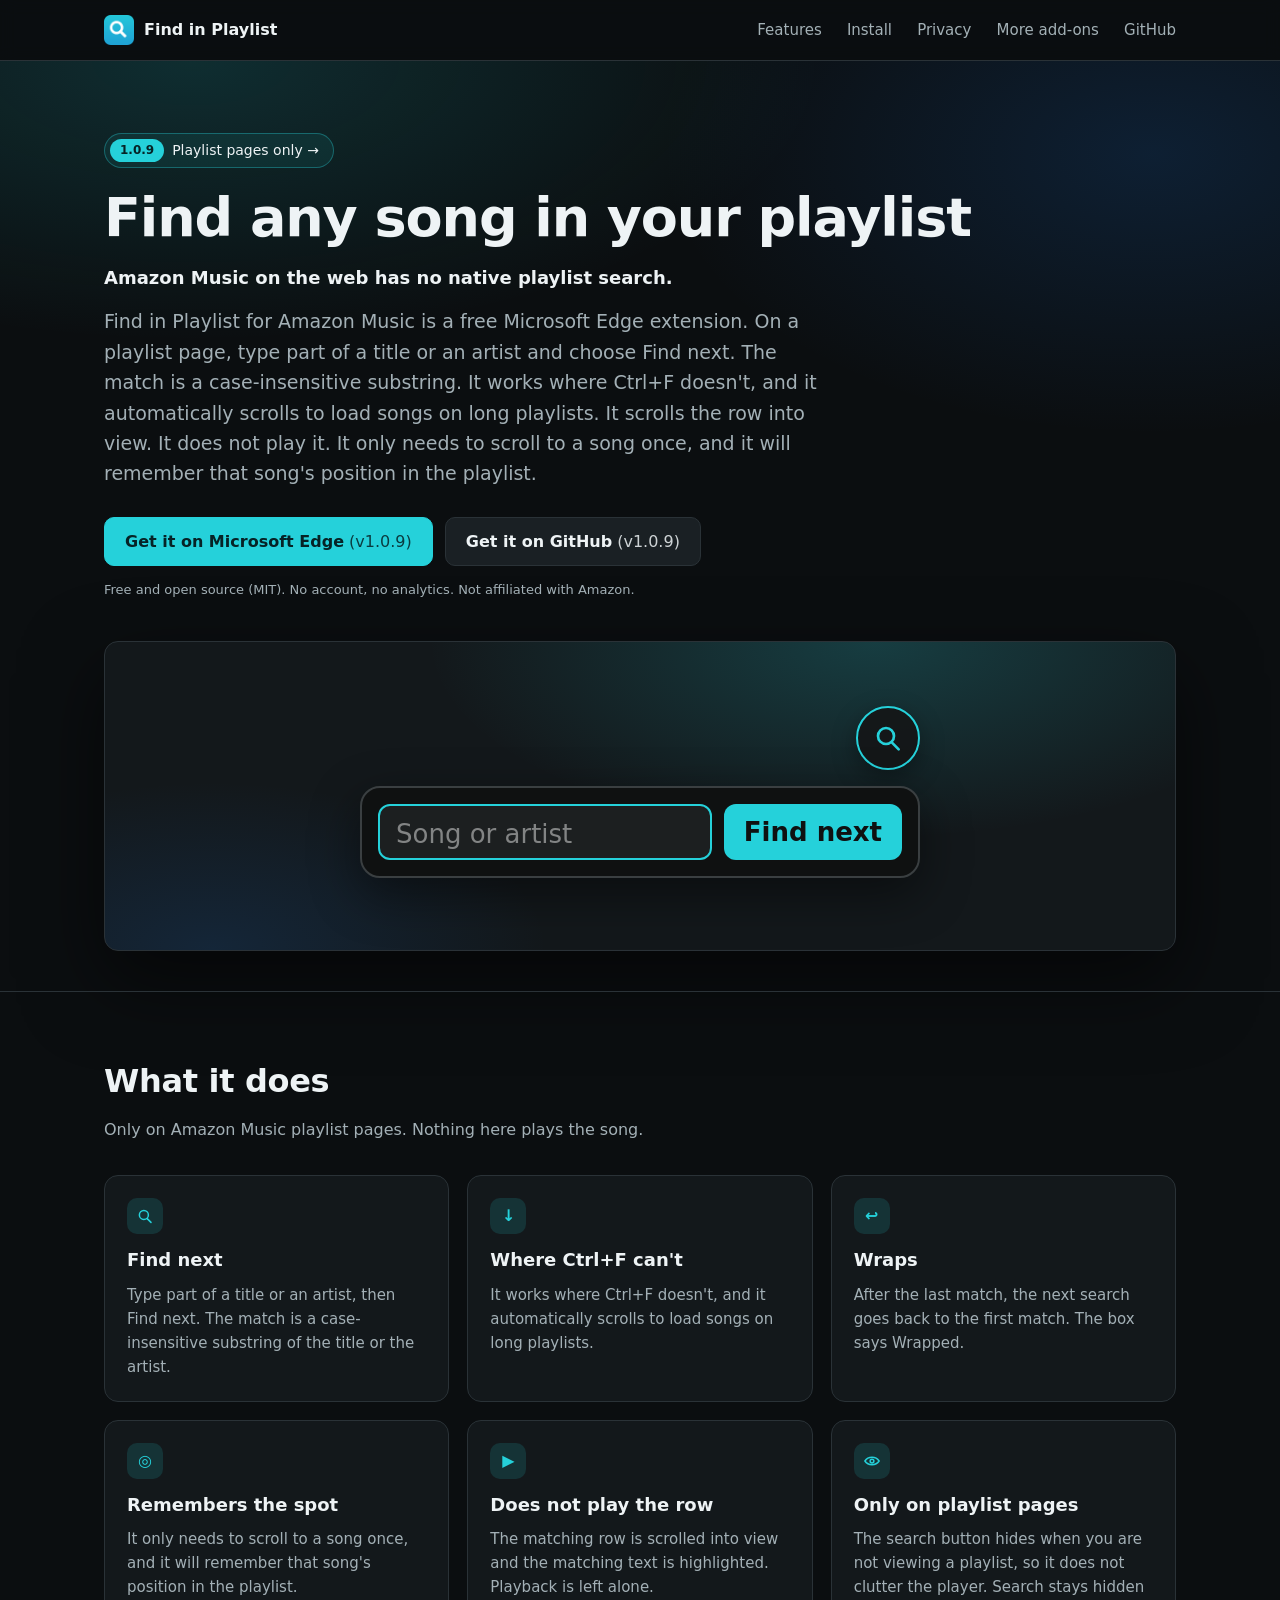
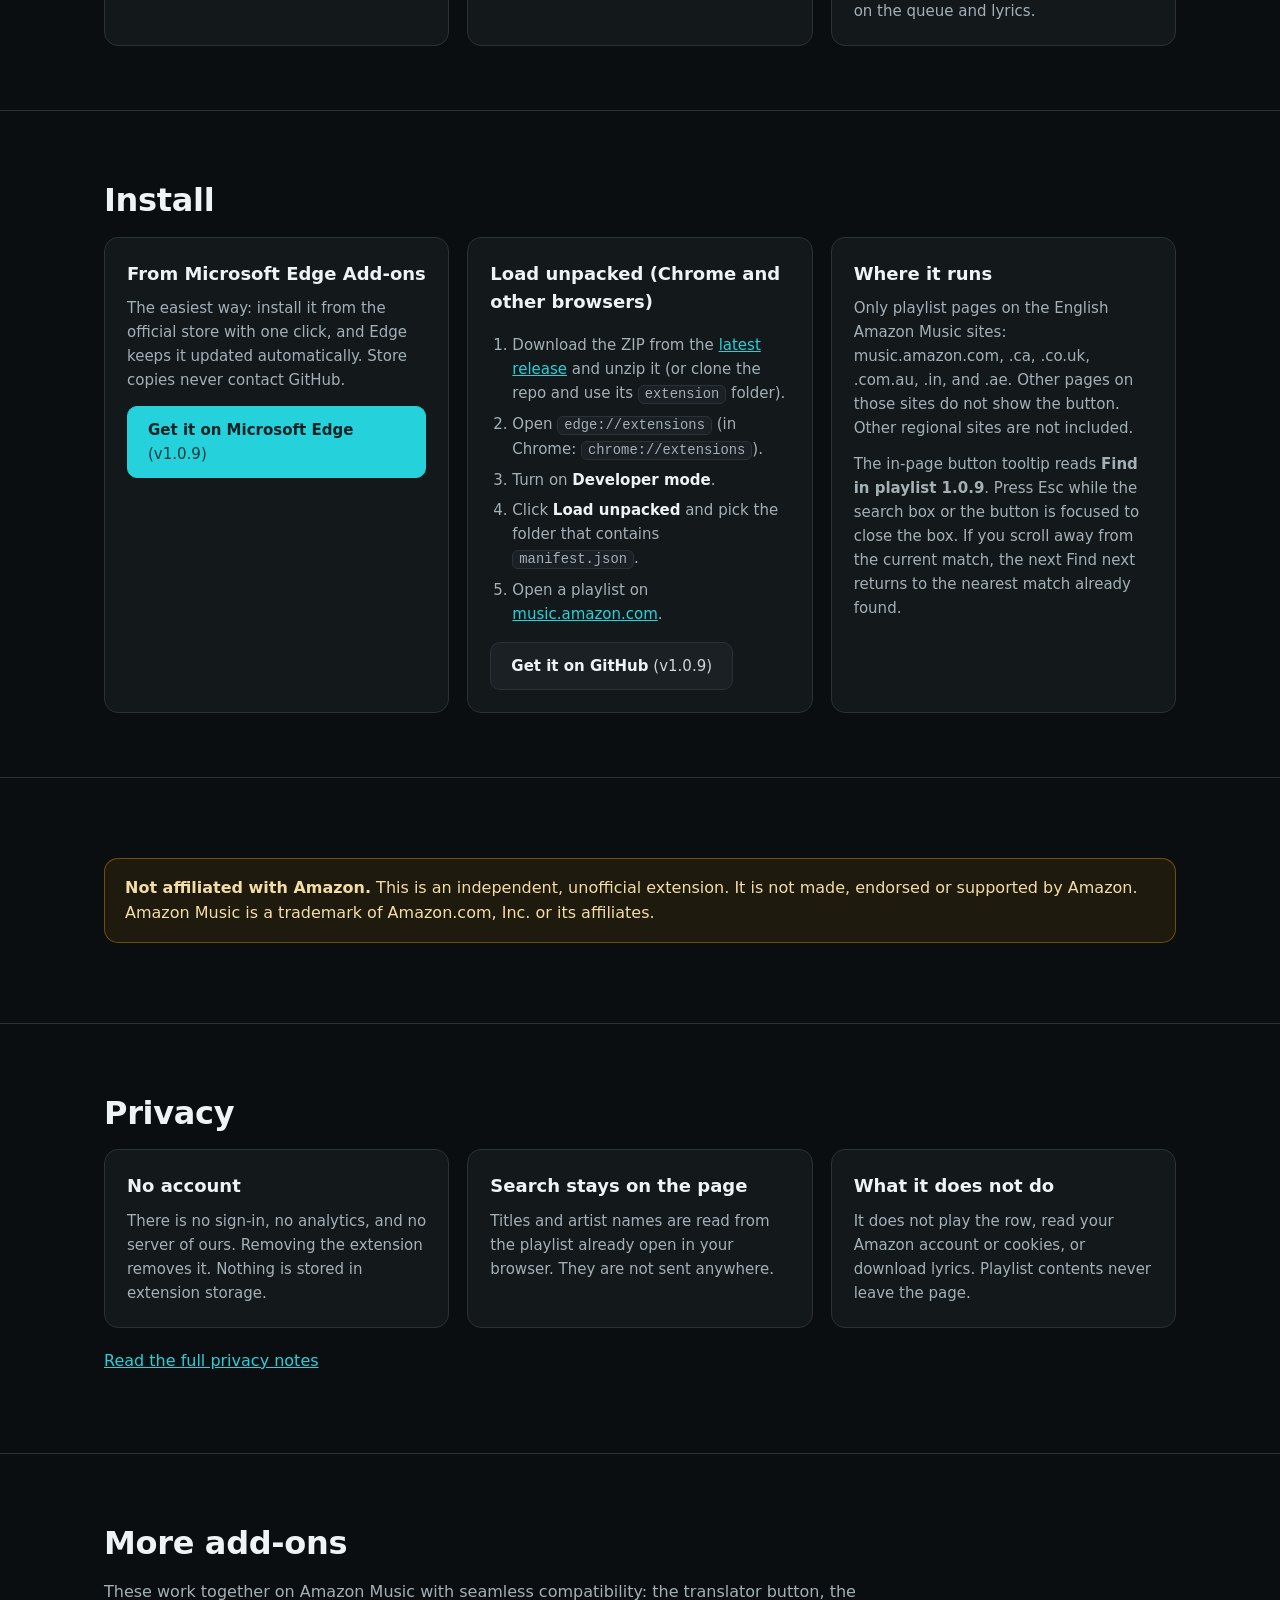
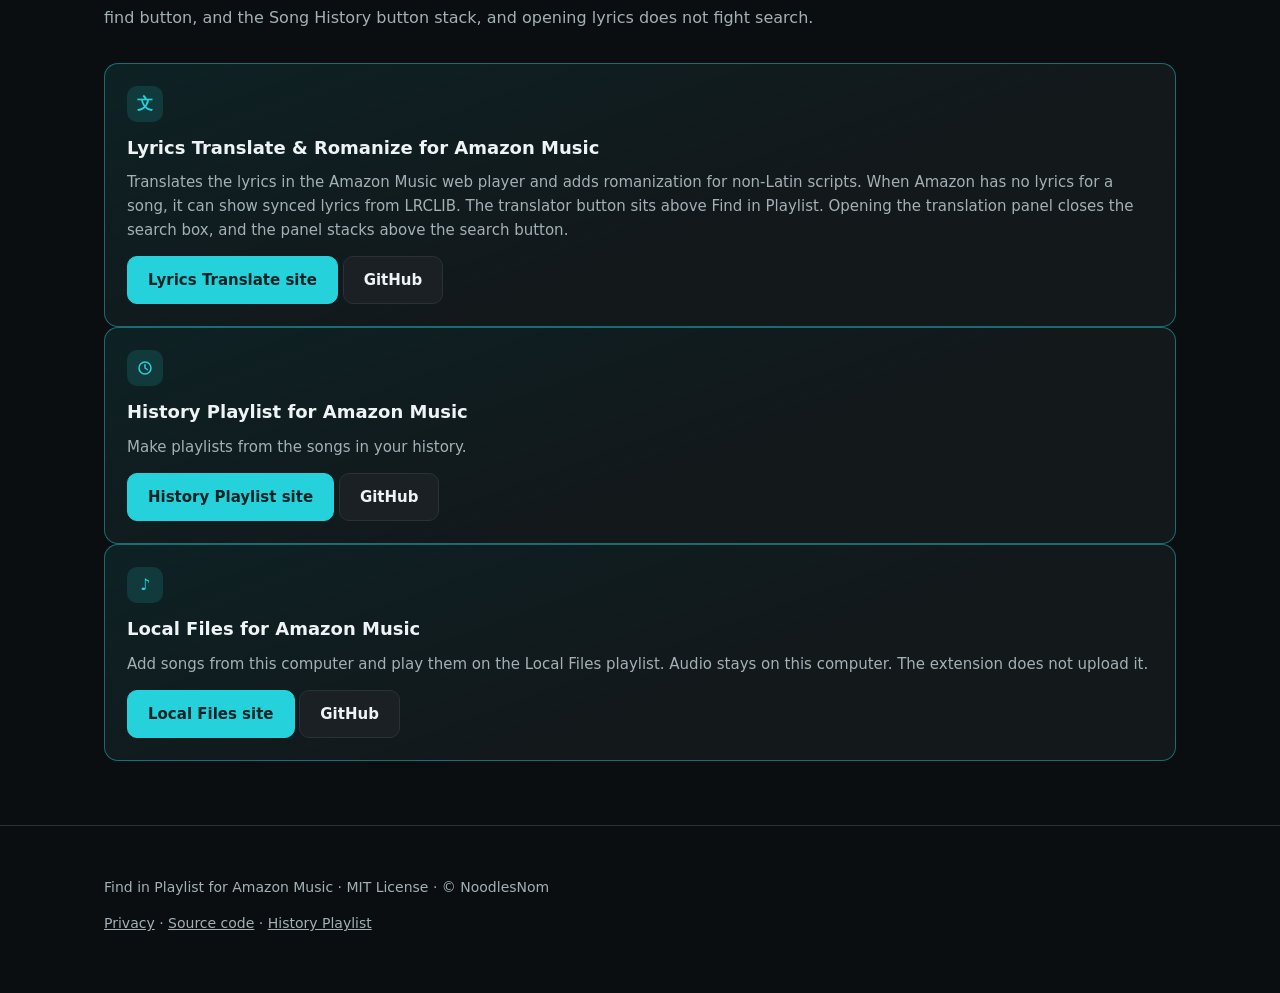
==== commit c2339a2a: "Add a Local Files card under More add-ons." ====
--- a/docs/index.html
+++ b/docs/index.html
@@ -128,6 +128,13 @@
       <p>Make playlists from the songs in your history.</p>
       <p style="margin-top:14px"><a class="btn primary" href="https://noodlesnom.github.io/history-playlist-for-amazon-music/">History Playlist site</a> <a class="btn" href="https://github.com/NoodlesNom/history-playlist-for-amazon-music">GitHub</a></p>
     </div>
+
+    <div class="card new">
+      <div class="icon" aria-hidden="true">♪</div>
+      <h3>Local Files for Amazon Music</h3>
+      <p>Add songs from this computer and play them on the Local Files playlist. Audio stays on this computer. The extension does not upload it.</p>
+      <p style="margin-top:14px"><a class="btn primary" href="https://noodlesnom.github.io/local-files-for-amazon-music/">Local Files site</a> <a class="btn" href="https://github.com/NoodlesNom/local-files-for-amazon-music">GitHub</a></p>
+    </div>
   </div>
 </section>
 
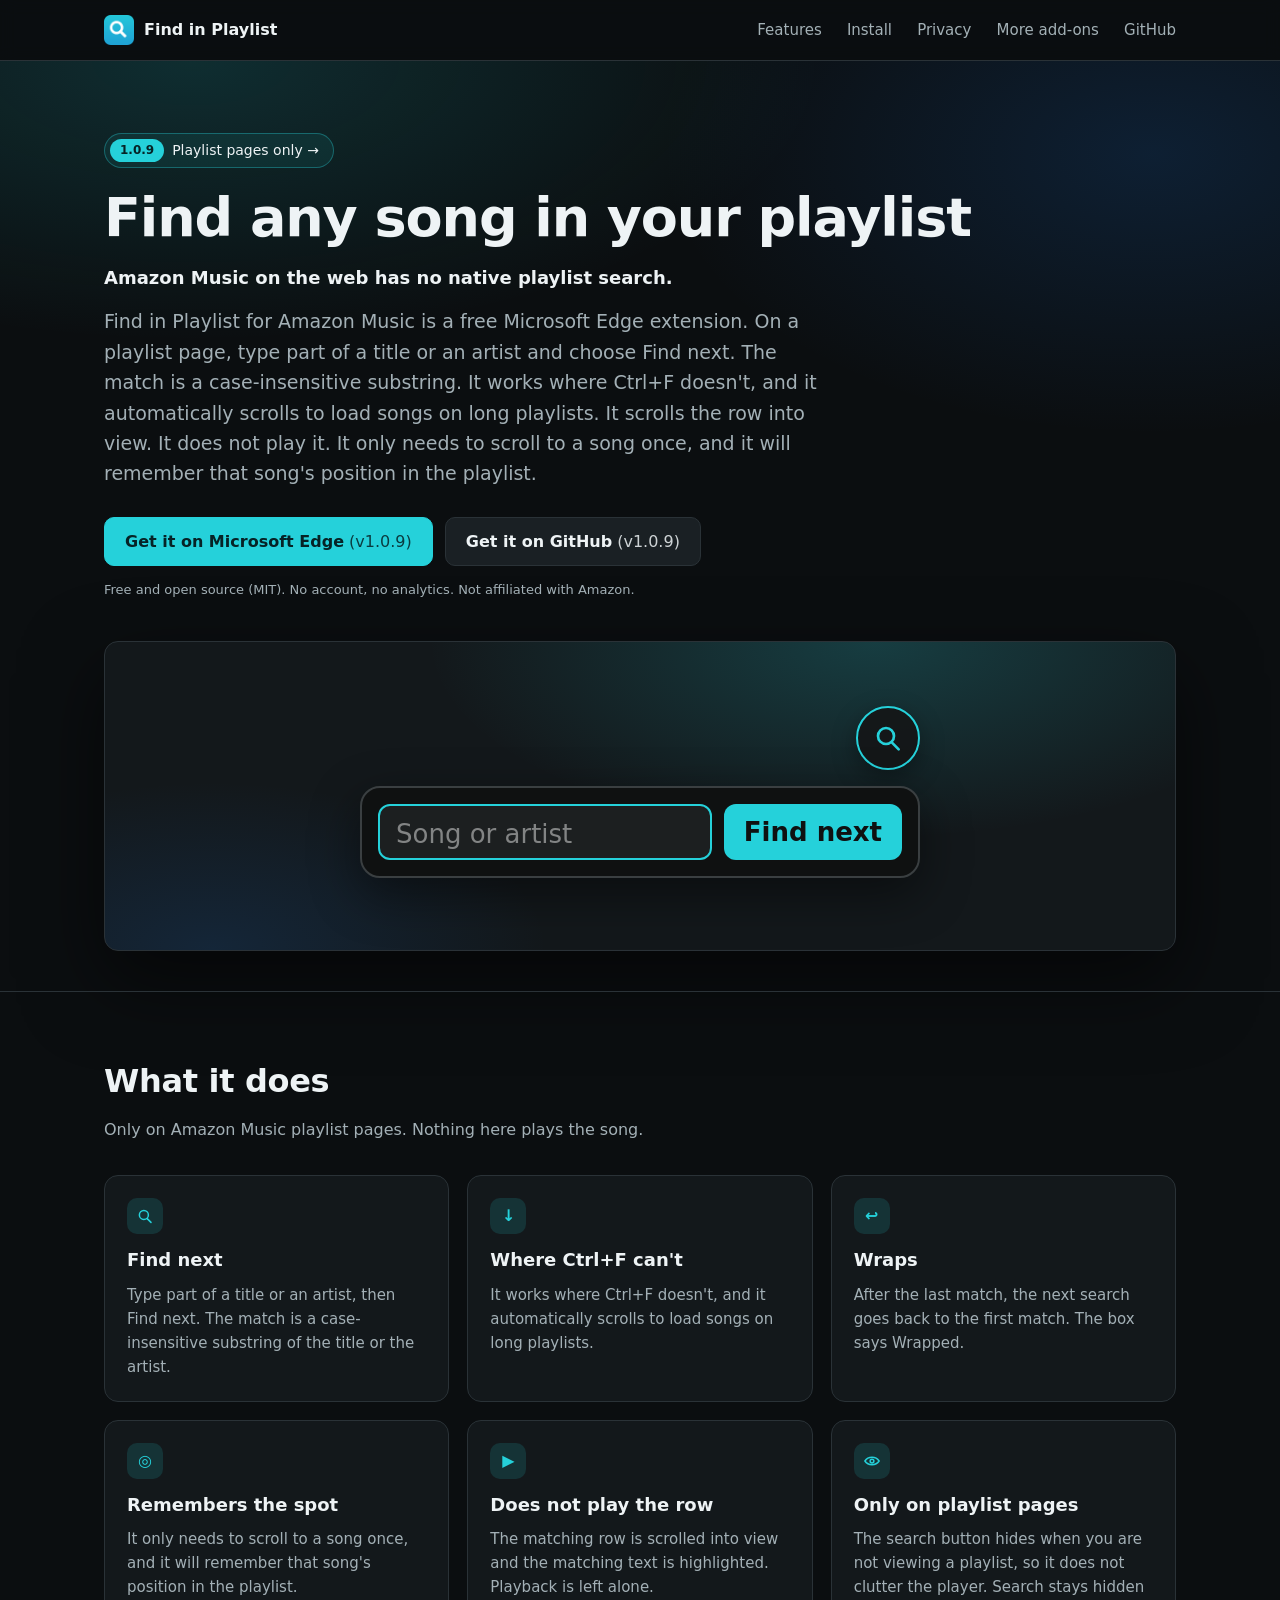
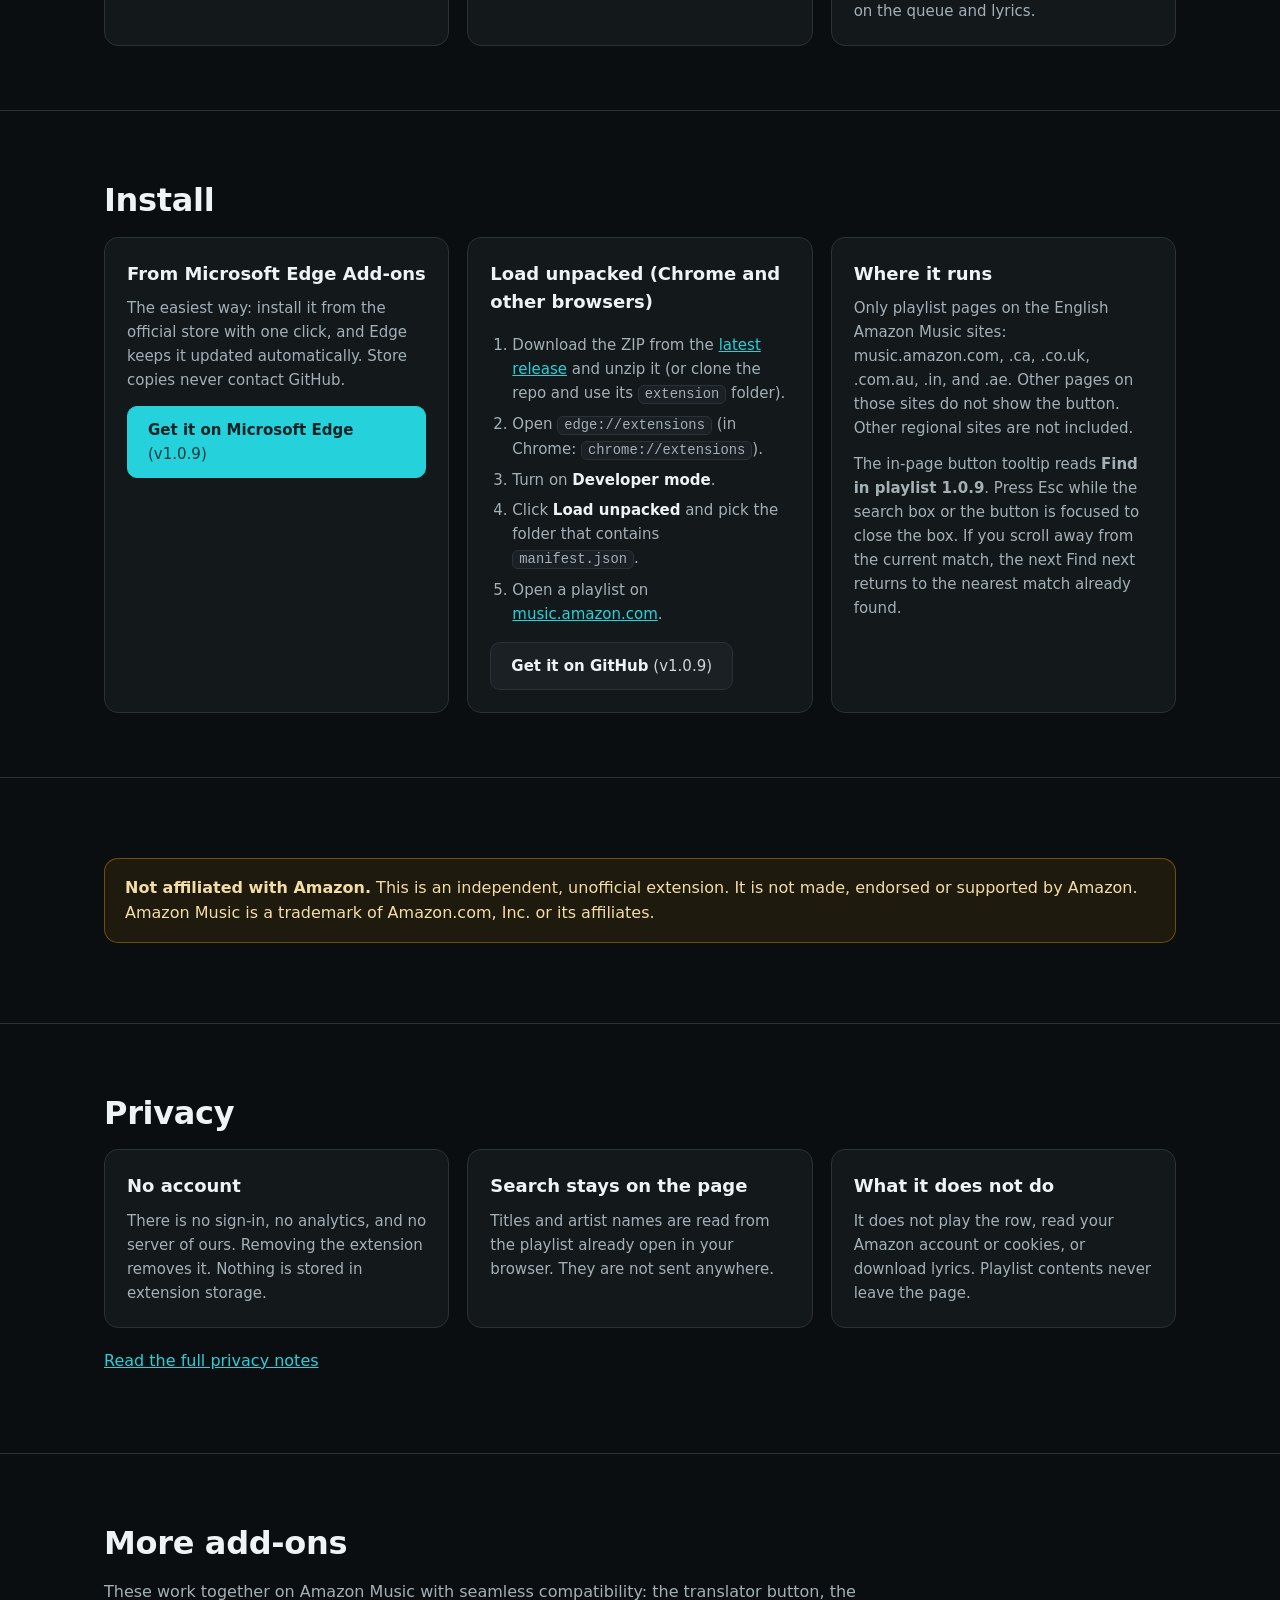
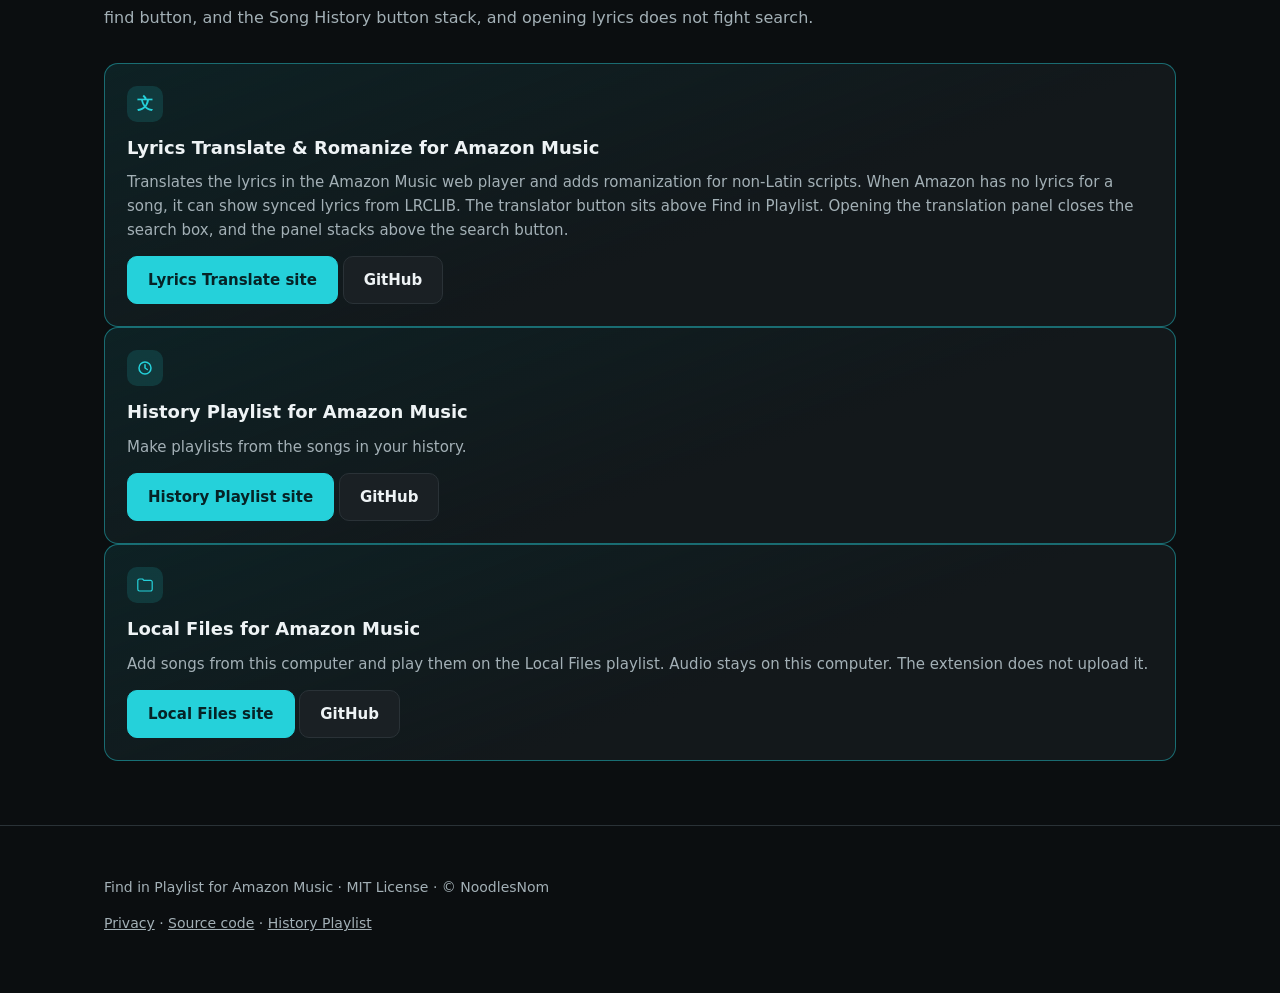
==== commit 5d7ccab6: "Use the Local Files folder icon on the More add-ons card." ====
--- a/docs/index.html
+++ b/docs/index.html
@@ -130,7 +130,7 @@
     </div>
 
     <div class="card new">
-      <div class="icon" aria-hidden="true">♪</div>
+      <div class="icon" aria-hidden="true"><svg viewBox="0 0 24 24" width="18" height="18"><path fill="none" stroke="currentColor" stroke-width="1.6" stroke-linejoin="round" stroke-linecap="round" d="M2.4 6.2A2.2 2.2 0 0 1 4.6 4h4.2l1.6 1.8h9a2.2 2.2 0 0 1 2.2 2.2v9.8a2.2 2.2 0 0 1-2.2 2.2H4.6a2.2 2.2 0 0 1-2.2-2.2V6.2z"/></svg></div>
       <h3>Local Files for Amazon Music</h3>
       <p>Add songs from this computer and play them on the Local Files playlist. Audio stays on this computer. The extension does not upload it.</p>
       <p style="margin-top:14px"><a class="btn primary" href="https://noodlesnom.github.io/local-files-for-amazon-music/">Local Files site</a> <a class="btn" href="https://github.com/NoodlesNom/local-files-for-amazon-music">GitHub</a></p>
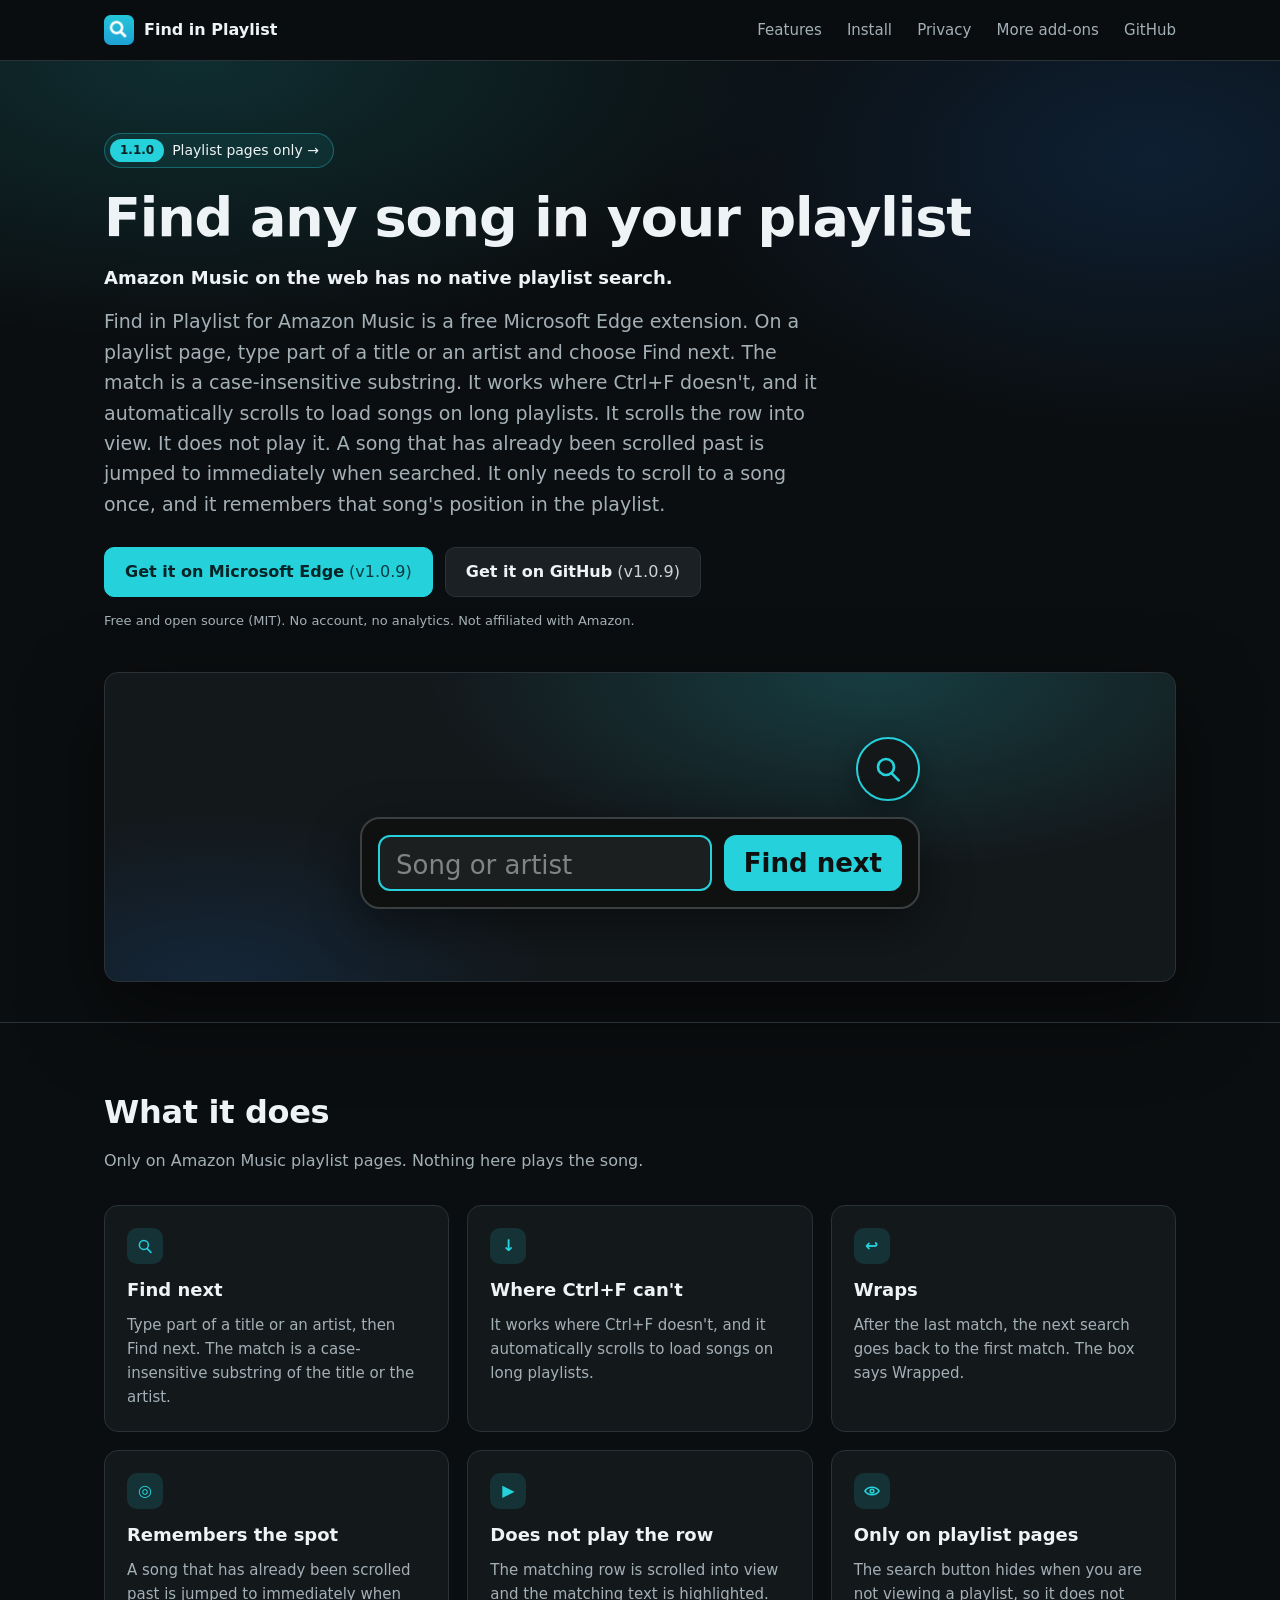
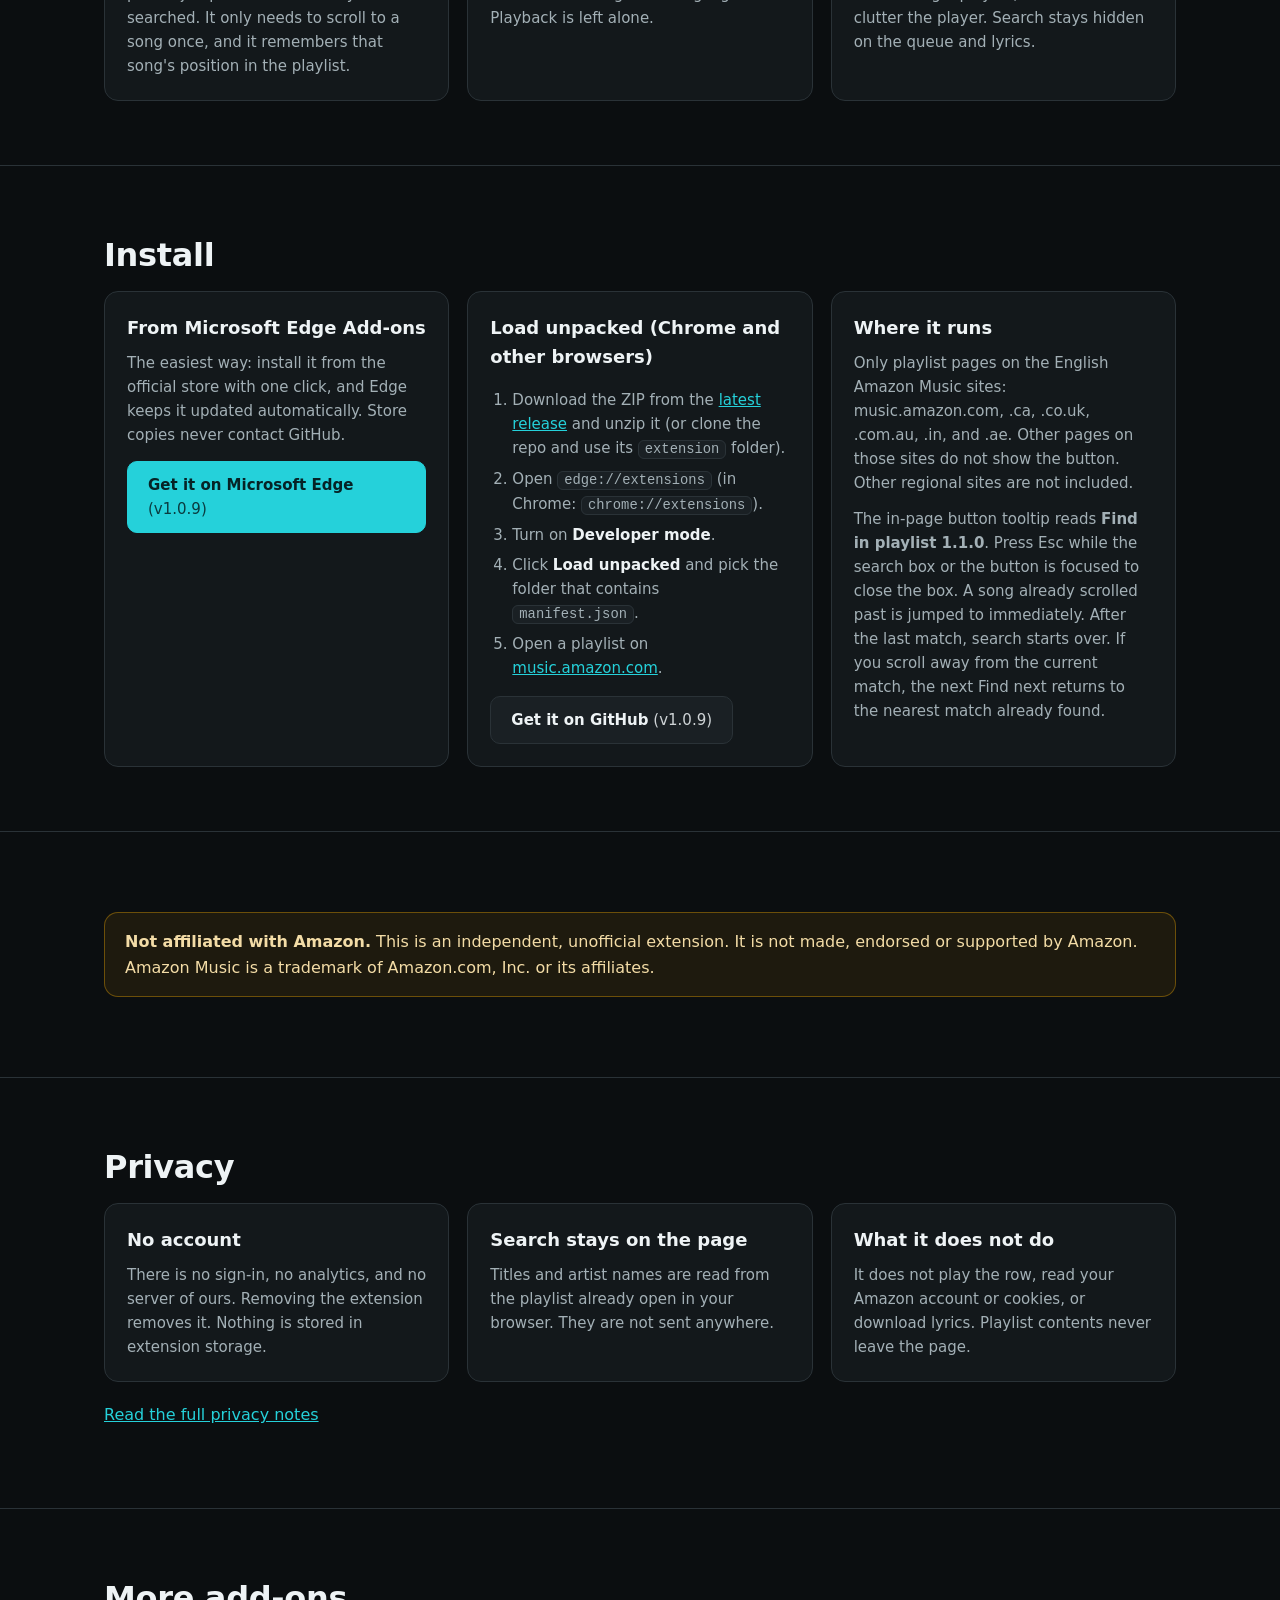
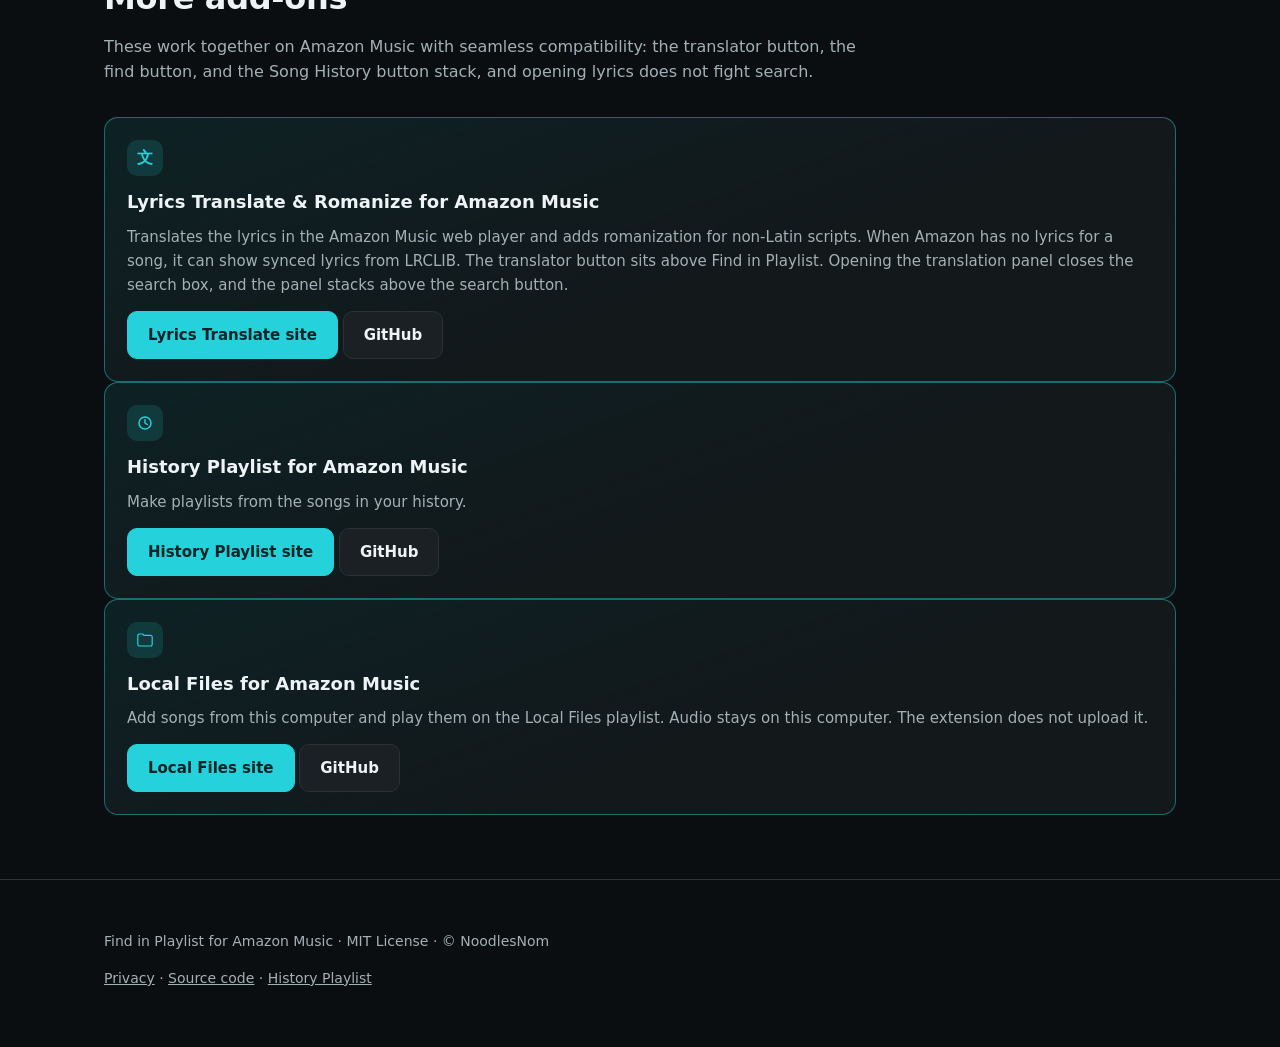
==== commit e9159f3f: "1.1.0: jump straight to songs already scrolled past. After the last match, search starts over at the" ====
--- a/docs/index.html
+++ b/docs/index.html
@@ -24,10 +24,10 @@
 
 <div class="hero">
   <div class="wrap">
-    <a class="pill" href="#features"><b>1.0.9</b> Playlist pages only &rarr;</a>
+    <a class="pill" href="#features"><b>1.1.0</b> Playlist pages only &rarr;</a>
     <h1>Find any song in your playlist</h1>
     <p class="kicker">Amazon Music on the web has no native playlist search.</p>
-    <p class="lead">Find in Playlist for Amazon Music is a free Microsoft Edge extension. On a playlist page, type part of a title or an artist and choose Find next. The match is a case-insensitive substring. It works where Ctrl+F doesn't, and it automatically scrolls to load songs on long playlists. It scrolls the row into view. It does not play it. It only needs to scroll to a song once, and it will remember that song's position in the playlist.</p>
+    <p class="lead">Find in Playlist for Amazon Music is a free Microsoft Edge extension. On a playlist page, type part of a title or an artist and choose Find next. The match is a case-insensitive substring. It works where Ctrl+F doesn't, and it automatically scrolls to load songs on long playlists. It scrolls the row into view. It does not play it. A song that has already been scrolled past is jumped to immediately when searched. It only needs to scroll to a song once, and it remembers that song's position in the playlist.</p>
     <div class="buttons">
       <a class="btn primary" href="https://microsoftedge.microsoft.com/addons/detail/find-in-playlist-for-amaz/akbfblalajgbhelofooidhahgkdljald">Get it on Microsoft Edge<span class="bver" data-ver="store"></span></a>
       <a class="btn" href="https://github.com/NoodlesNom/find-in-playlist-for-amazon-music/releases/latest" title="Download the ZIP and load it unpacked">Get it on GitHub<span class="bver" data-ver="github"></span></a>
@@ -60,7 +60,7 @@
       <div class="card"><div class="icon">↩</div><h3>Wraps</h3>
         <p>After the last match, the next search goes back to the first match. The box says Wrapped.</p></div>
       <div class="card"><div class="icon">◎</div><h3>Remembers the spot</h3>
-        <p>It only needs to scroll to a song once, and it will remember that song's position in the playlist.</p></div>
+        <p>A song that has already been scrolled past is jumped to immediately when searched. It only needs to scroll to a song once, and it remembers that song's position in the playlist.</p></div>
       <div class="card"><div class="icon">▶</div><h3>Does not play the row</h3>
         <p>The matching row is scrolled into view and the matching text is highlighted. Playback is left alone.</p></div>
       <div class="card"><div class="icon" aria-hidden="true"><svg viewBox="0 0 24 24" width="18" height="18"><path d="M2.5 12s3.3-5 9.5-5 9.5 5 9.5 5-3.3 5-9.5 5-9.5-5-9.5-5Z" fill="none" stroke="currentColor" stroke-width="2" stroke-linejoin="round"/><circle cx="12" cy="12" r="2.5" fill="none" stroke="currentColor" stroke-width="2"/></svg></div><h3>Only on playlist pages</h3>
@@ -87,7 +87,7 @@
         <p style="margin-top:14px"><a class="btn" href="https://github.com/NoodlesNom/find-in-playlist-for-amazon-music/releases/latest" title="Download the ZIP and load it unpacked">Get it on GitHub<span class="bver" data-ver="github"></span></a></p></div>
       <div class="card"><h3>Where it runs</h3>
         <p>Only playlist pages on the English Amazon Music sites: music.amazon.com, .ca, .co.uk, .com.au, .in, and .ae. Other pages on those sites do not show the button. Other regional sites are not included.</p>
-        <p style="margin-top:12px">The in-page button tooltip reads <b>Find in playlist 1.0.9</b>. Press Esc while the search box or the button is focused to close the box. If you scroll away from the current match, the next Find next returns to the nearest match already found.</p></div>
+        <p style="margin-top:12px">The in-page button tooltip reads <b>Find in playlist 1.1.0</b>. Press Esc while the search box or the button is focused to close the box. A song already scrolled past is jumped to immediately. After the last match, search starts over. If you scroll away from the current match, the next Find next returns to the nearest match already found.</p></div>
     </div>
     <p class="note versions" style="margin-top:18px">Microsoft Add-ons store updates can take up to a week because Microsoft reviews each one. The GitHub version is always the newest. <a href="#features">See what's included</a>.</p>
   </div>
